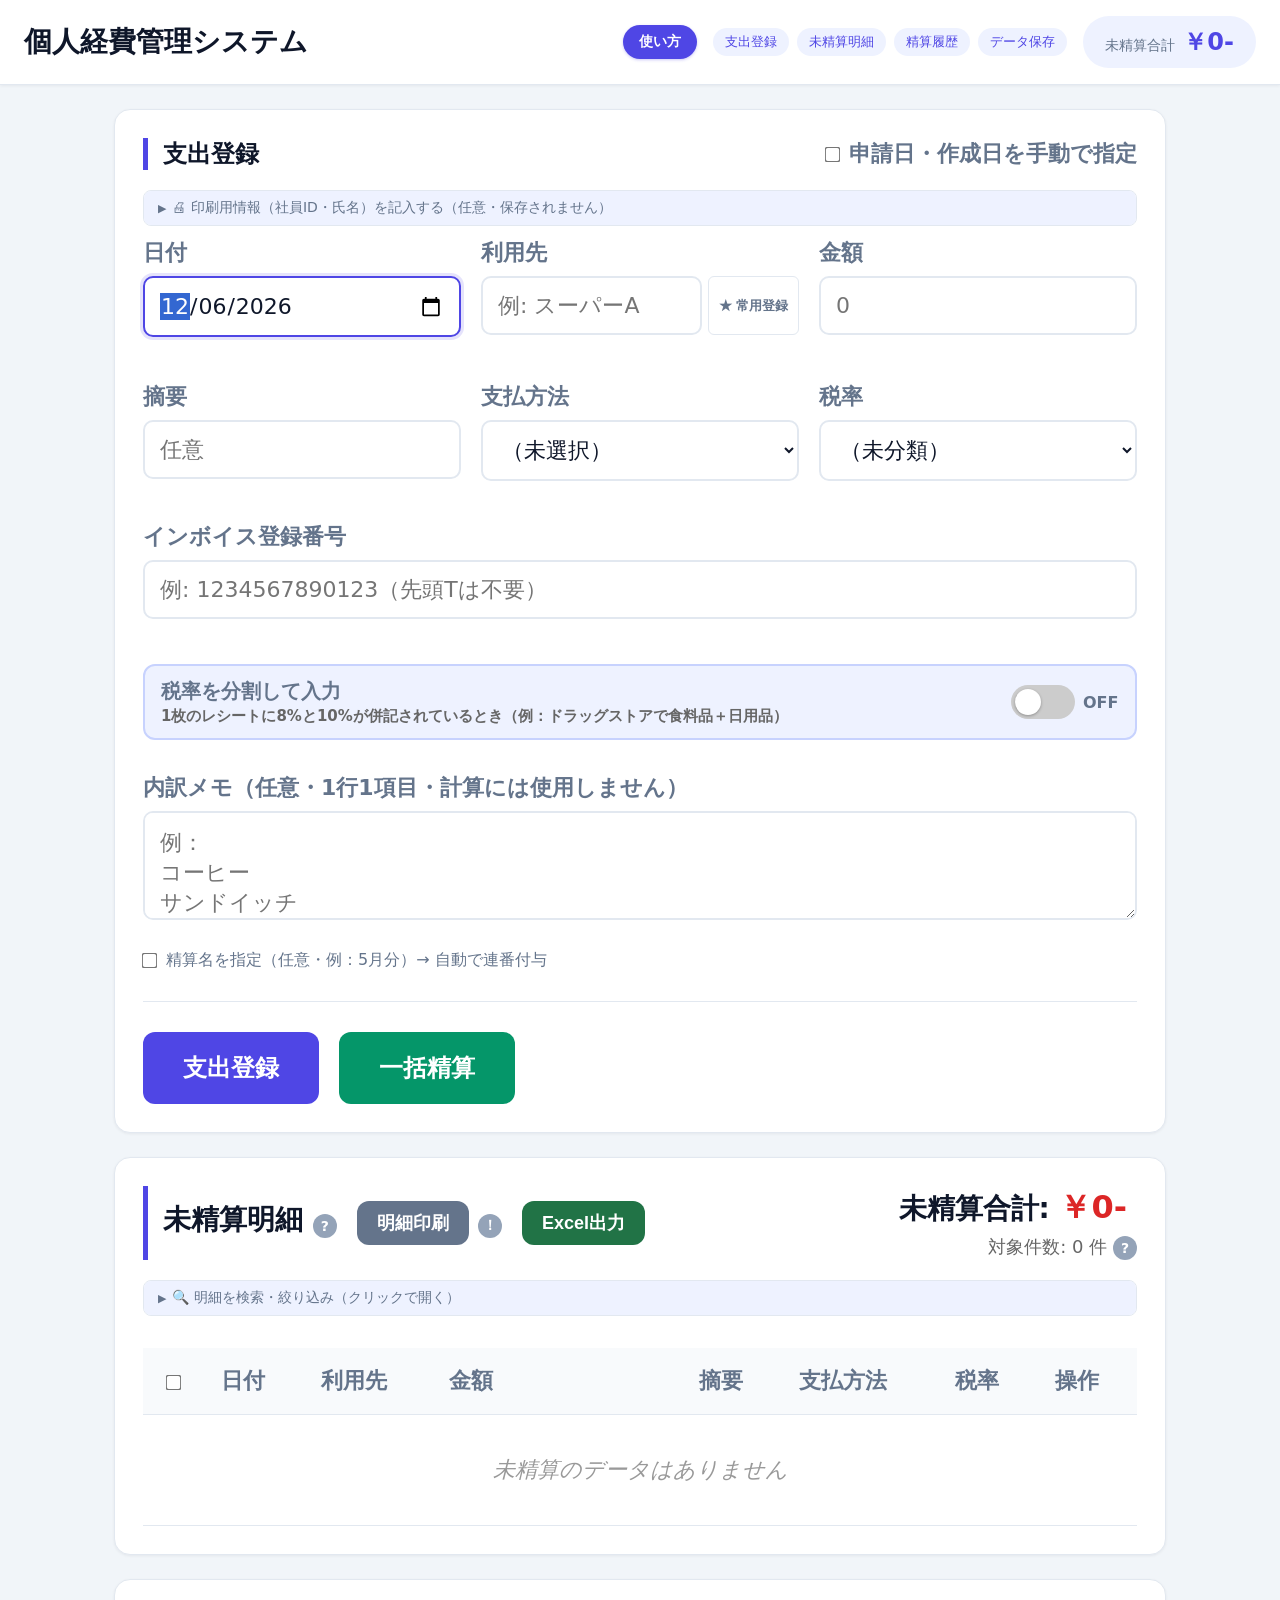
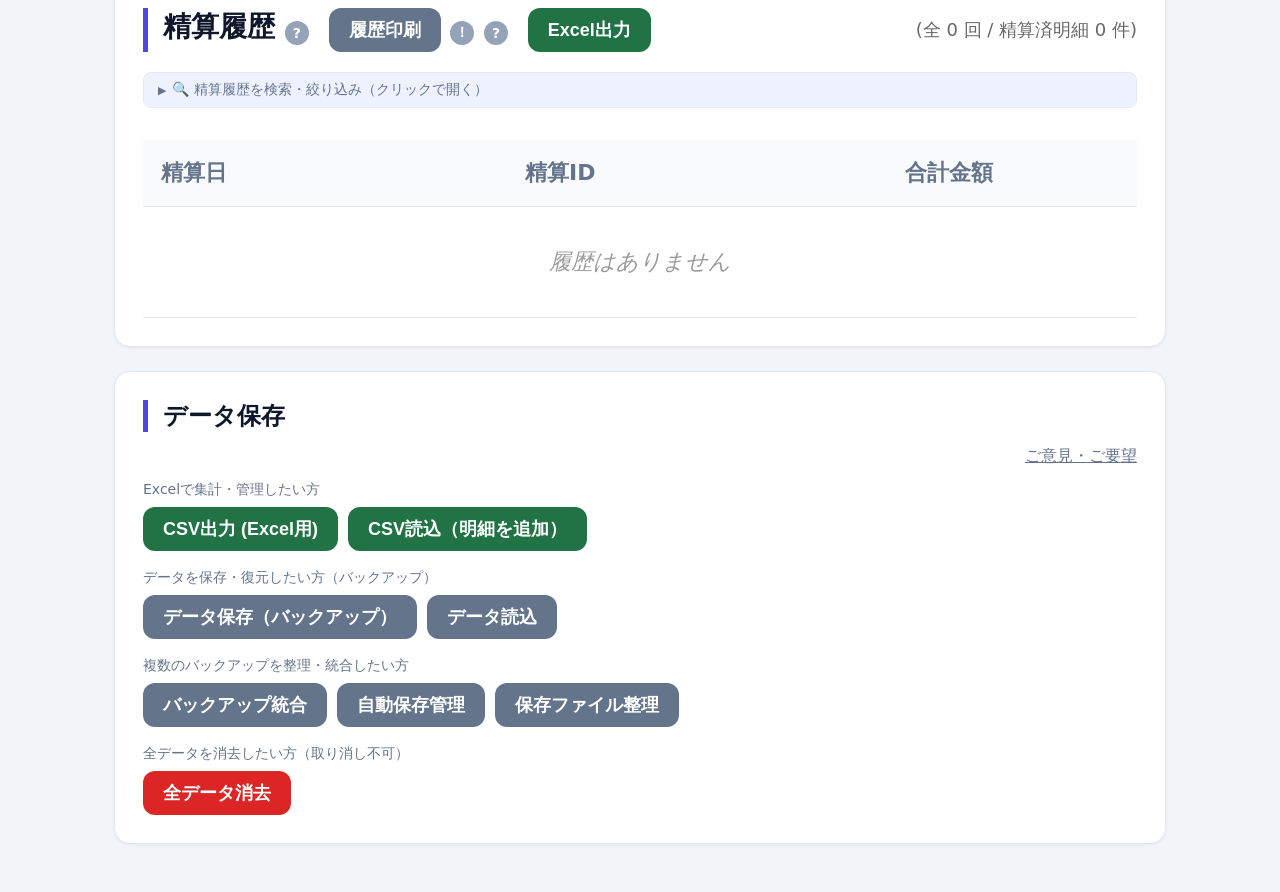
==== index.html @ 7831c7e2 "Initial static site" ====
<!DOCTYPE html>
<html lang="ja">
<head>
    <meta charset="UTF-8">
    <meta name="viewport" content="width=device-width, initial-scale=1.0">
    <meta http-equiv="Content-Security-Policy" content="default-src 'self'; script-src 'self' 'unsafe-inline'; style-src 'self' 'unsafe-inline'; img-src 'self' data:; object-src 'none'; base-uri 'none';">
    <title>個人経費管理システム</title>
    <link rel="stylesheet" href="assets/styles.css">
</head>
<body>
    <header class="app-bar">
        <h1>個人経費管理システム</h1>
        <div style="display:flex; align-items:center; gap:16px; flex-wrap:wrap;">
            <button class="manual-btn no-print" onclick="showManual()">使い方</button>
            <nav class="appbar-nav no-print">
                <a href="#entry-card">支出登録</a>
                <a href="#unpaid-card">未精算明細</a>
                <a href="#history-card">精算履歴</a>
                <a href="#data-card">データ保存</a>
            </nav>
            <div class="appbar-unpaid"><span class="appbar-label">未精算合計</span><span id="appbar-unpaid-sum">￥0-</span></div>
        </div>
    </header>
    <div class="container">
        <div class="card" id="entry-card">
        <div class="card-title-row">
            <h3 class="card-title">支出登録</h3>
            <div class="print-date-box no-print">
                <label style="display:flex; align-items:center; gap:10px; margin-bottom:0;">
                    <input type="checkbox" id="print-date-manual" style="transform:scale(1.2); margin:0;">
                    申請日・作成日を手動で指定
                </label>
                <input id="print-date" type="date" style="display:none;">
            </div>
        </div>

        <details class="collapsible-section no-print" id="print-info-details">
            <summary>🖨 印刷用情報（社員ID・氏名）を記入する（任意・保存されません）</summary>
            <div class="collapsible-section-body">
                <div class="form-row">
                    <div class="form-group">
                        <label style="display:flex; align-items:center; gap:10px; font-weight:normal; flex-wrap:wrap; margin-bottom:8px;">
                            <input type="checkbox" id="print-empid-toggle" style="transform:scale(1.2); margin:0;">
                            社員IDを記入する
                        </label>
                        <input id="print-empid" placeholder="例: 12345" maxlength="30" style="display:none;">
                    </div>
                    <div class="form-group">
                        <label style="display:flex; align-items:center; gap:10px; font-weight:normal; flex-wrap:wrap; margin-bottom:8px;">
                            <input type="checkbox" id="print-name-toggle" style="transform:scale(1.2); margin:0;">
                            氏名を記入する
                        </label>
                        <input id="print-name" placeholder="例: 山田太郎" maxlength="30" style="display:none;">
                    </div>
                    <div class="form-group">
                        <label for="print-sort-order">帳票の並び順</label>
                        <select id="print-sort-order">
                            <option value="date-desc">日付（降順・新しい順）</option>
                            <option value="date-asc">日付（昇順・古い順）</option>
                            <option value="shop-asc">利用先名（アスキーコード順）</option>
                            <option value="date-shop-asc">日付→利用先名（アスキーコード順）</option>
                        </select>
                    </div>
                </div>
            </div>
        </details>

        <div class="form-row">
            <div class="form-group">
                <label for="date">日付</label>
                <input id="date" type="date">
                <div class="field-error" id="err-date"></div>
            </div>
            <div class="form-group">
                <label for="shop">利用先</label>
                <div class="shop-input-row">
                    <input id="shop" placeholder="例: スーパーA" maxlength="100" list="shop-suggest" autocomplete="off">
                    <button type="button" id="save-shop-btn" class="btn-save-shop">★ 常用登録</button>
                </div>
                <datalist id="shop-suggest"></datalist>
                <div class="chip-row" id="saved-shops-chips"></div>
                <div class="field-error" id="err-shop"></div>
            </div>
            <div class="form-group">
                <label for="amount">金額</label>
                <input id="amount" type="text" inputmode="numeric" placeholder="0">
                <div class="field-error" id="err-amount"></div>
            </div>
            <div class="form-group">
                <label for="memo">摘要</label>
                <input id="memo" placeholder="任意" maxlength="200">
            </div>
            <div class="form-group">
                <label for="payment">支払方法</label>
                <select id="payment">
                    <option value="">（未選択）</option>
                    <option value="現金">現金</option>
                    <option value="クレジットカード">クレジットカード</option>
                    <option value="PayPay">PayPay</option>
                    <option value="楽天ペイ">楽天ペイ</option>
                    <option value="d払い">d払い</option>
                    <option value="au PAY">au PAY</option>
                    <option value="交通系IC">交通系IC</option>
                    <option value="その他Pay">その他Pay</option>
                    <option value="オンライン決済">オンライン決済</option>
                </select>
                <div class="field-error" id="err-payment"></div>
            </div>
            <div class="form-group">
                <label for="tax-rate">税率</label>
                <select id="tax-rate">
                    <option value="">（未分類）</option>
                    <option value="10">10%</option>
                    <option value="8">8%</option>
                </select>
            </div>
            <div class="form-group">
                <label for="invoice">インボイス登録番号</label>
                <input id="invoice" placeholder="例: 1234567890123（先頭Tは不要）" maxlength="20">
                <div class="field-error" id="err-invoice"></div>
            </div>
        </div>

        <div class="form-row">
            <div class="form-group" style="flex: 0 0 100%;">
                <label class="split-toggle-bar" id="split-toggle-bar">
                    <span class="split-toggle-text">
                        <span class="split-toggle-title">税率を分割して入力</span>
                        <span class="split-toggle-desc">1枚のレシートに8%と10%が併記されているとき（例：ドラッグストアで食料品＋日用品）</span>
                    </span>
                    <span class="switch">
                        <input type="checkbox" id="split-toggle">
                        <span class="slider"></span>
                        <span class="switch-state" id="split-toggle-state">OFF</span>
                    </span>
                </label>
            </div>
        </div>

        <div class="form-row" id="split-panel" style="display:none; border-left: 4px solid #ddd; margin-left: 10px; padding-left: 15px;">
            <div class="form-group">
                <label for="split-10">├ 10%対象額</label>
                <input id="split-10" type="text" inputmode="numeric" placeholder="0">
            </div>
            <div class="form-group">
                <label for="split-8">├ 8%対象額</label>
                <input id="split-8" type="text" inputmode="numeric" placeholder="0">
            </div>
            <div class="form-group">
                <label for="split-none">└ 非課税・未分類額</label>
                <input id="split-none" type="text" inputmode="numeric" placeholder="0">
            </div>
            <div class="form-group">
                <label>── 金額（自動計算）</label>
                <div id="split-total" style="padding:8px 0; font-weight:bold;">￥0-</div>
            </div>
        </div>

        <div class="form-row">
            <div class="form-group">
                <label for="items">内訳メモ（任意・1行1項目・計算には使用しません）</label>
                <!-- maxlength: MAX_ITEMS(20件) × (MAX_ITEM_LENGTH(100文字) + 改行1文字) = 2020 -->
                <textarea id="items" rows="3" placeholder="例：&#10;コーヒー&#10;サンドイッチ&#10;雑誌" maxlength="2020"></textarea>
            </div>
        </div>

        <div class="form-row">
            <div class="form-group" style="flex: 0 0 100%;">
                <label style="display:flex; align-items:center; gap:10px; font-weight:normal; font-size:16px; flex-wrap:wrap; margin-bottom:0;">
                    <input type="checkbox" id="settle-name-toggle" style="transform:scale(1.2); margin:0;">
                    精算名を指定（任意・例：5月分）→ 自動で連番付与
                    <input type="text" id="settle-name" placeholder="例: 5月分" maxlength="30" style="display:none; flex:1; min-width:150px; font-size:16px; padding:6px 10px;">
                </label>
            </div>
        </div>

        <div class="button-group">
            <button id="add-entry-btn" class="btn-reg">支出登録</button>
            <button id="settle-all-btn" class="btn-settle">一括精算</button>
        </div>

        <div id="edit-mode-indicator" style="display:none;">
            <span>編集中：<span id="edit-mode-target"></span></span>
            <button id="cancel-edit-btn" class="btn-sub">編集キャンセル</button>
        </div>
        </div>

        <!-- 未精算明細 -->
        <div class="card" id="unpaid-card">
        <div class="print-only print-document">
            <div class="print-doc-header">
                <h1>経費精算明細書</h1>
            </div>
            <div class="print-summary-row">
                <span class="print-field-empid">社員ID：<span class="print-empid-val print-blank"></span></span>
                <span class="print-field-name">氏名：<span class="print-name-val print-blank"></span></span>
            </div>
            <div class="print-doc-meta">
                <div>申請日：<span class="print-doc-date"></span></div>
                <div>対象件数：<span id="unpaid-print-count"></span> 件</div>
            </div>
            <table class="print-table compact">
                <thead>
                    <tr><th>日付</th><th>利用先</th><th>摘要</th><th>支払方法</th><th>税率</th><th class="num">金額（円）</th></tr>
                </thead>
                <tbody id="unpaid-print-list"></tbody>
                <tfoot>
                    <tr><td colspan="5">合計</td><td class="num" id="unpaid-print-total"></td></tr>
                </tfoot>
            </table>
        </div>
        <h2>
            <span class="h2-actions">
                <span class="h2-title">未精算明細
                <details class="help-details">
                    <summary class="help-icon" aria-label="補足説明">?</summary>
                    <div class="help-content">
                        <ul class="help-list">
                            <li>・表内の金額の単位：円</li>
                            <li>・税額は切り捨てで算出した参考値</li>
                        </ul>
                        <div class="help-close">close</div>
                    </div>
                </details>
                </span>
                <span class="h2-btn-row">
                <button class="btn-sub no-print print-section-btn" data-target="unpaid" style="margin-left:10px;">明細印刷</button>
                <details class="help-details">
                    <summary class="help-icon" aria-label="印刷時のヘッダー・フッターについて">！</summary>
                    <div class="help-content">
                        <ul class="help-list">
                            <li>・印刷日時やURLが上下に表示される場合あり</li>
                            <li>・印刷ダイアログの「詳細設定」を開く</li>
                            <li>・「ヘッダーとフッター」のチェックを外すと非表示</li>
                        </ul>
                        <div class="help-close">close</div>
                    </div>
                </details>
                </span>
                <span class="h2-btn-row">
                <button class="btn-sub no-print excel-export-btn" data-kind="unpaid" style="background-color:#217346; margin-left:10px;">Excel出力</button>
                </span>
            </span>
            <div style="text-align: right;">
                <div>未精算合計: <span id="unpaid-sum-display" class="unpaid-total">0</span></div>
                <div style="font-size: 18px; font-weight: normal; color: #666; margin-top: 5px;">
                    対象件数: <span id="unpaid-count-display">0</span> 件
                    <details class="help-details">
                        <summary class="help-icon" aria-label="税率別の内訳">?</summary>
                        <div class="help-content">
                            <ul class="help-list">
                                <li>・10%対象 <span id="tax10-sum-display">0</span>（税額 <span id="tax10-tax-display">0</span>）</li>
                                <li>・8%対象 <span id="tax8-sum-display">0</span>（税額 <span id="tax8-tax-display">0</span>）</li>
                                <li>・未分類 <span id="tax-none-sum-display">0</span></li>
                            </ul>
                            <div class="help-close">close</div>
                        </div>
                    </details>
                </div>
            </div>
        </h2>

        <!-- 未精算明細 絞り込みバー（折りたたみ・2カラム：キーワード｜期間） -->
        <details class="collapsible-section no-print" id="unpaid-filter-details">
            <summary>🔍 明細を検索・絞り込み（クリックで開く）</summary>
            <div class="collapsible-section-body">
                <div class="filter-grid" id="unpaid-filter-bar">
                    <div class="filter-col filter-col-kw">
                        <span class="filter-label">キーワード</span>
                        <div class="kw-input-row">
                            <input type="text" id="unpaid-filter-kw" placeholder="利用先・摘要・内訳">
                            <button type="button" class="btn-save-kw" data-target="unpaid-filter-kw">★ 登録</button>
                        </div>
                        <div class="chip-row kw-chips" id="unpaid-kw-chips"></div>
                    </div>
                    <div class="filter-col filter-col-period">
                        <span class="filter-label">期間</span>
                        <div class="filter-period-row">
                            <input type="date" id="unpaid-filter-from">
                            <span>〜</span>
                            <input type="date" id="unpaid-filter-to">
                        </div>
                        <button class="btn-filter-clear" id="unpaid-filter-clear">クリア</button>
                    </div>
                </div>
                <div class="filter-count" id="unpaid-filter-count" style="display:none; margin-top:6px;"></div>
                <div id="unpaid-settle-note" class="filter-settle-note" style="display:none; margin-top:6px;">※ 絞り込み中でも「一括精算」は全未精算が対象です</div>
            </div>
        </details>

        <div class="select-actions" id="selection-bar" style="display: none;">
            <span style="font-weight: bold; color: #c05d00;">
                <span id="selected-count">0</span> 件選択中
                (選択合計: <span id="selected-sum-display">0</span>)
            </span>
            <button id="settle-selected-btn" class="btn-settle" style="padding: 10px 25px; font-size: 18px;">選択項目を精算</button>
            <button id="delete-selected-btn" class="btn-del">選択項目消去</button>
        </div>

        <div class="scroll-hint">→ 表は横にスクロールできます</div>
        <div class="table-wrapper">
        <table>
            <thead>
                <tr>
                    <th style="width: 60px; text-align: center;"><input type="checkbox" id="select-all"></th>
                    <th>日付</th>
                    <th>利用先</th>
                    <th style="width: 250px;">金額</th>
                    <th>摘要</th>
                    <th>支払方法</th>
                    <th>税率</th>
                    <th style="width: 100px;">操作</th>
                </tr>
            </thead>
            <tbody id="unpaid-list"></tbody>
        </table>
        </div>
        </div>

        <!-- 精算履歴 -->
        <div class="card" id="history-card">
        <div class="print-only print-document">
            <div class="print-doc-header">
                <h1>精算履歴一覧</h1>
            </div>
            <div class="print-summary-row">
                <span class="print-field-empid">社員ID：<span class="print-empid-val print-blank"></span></span>
                <span class="print-field-name">氏名：<span class="print-name-val print-blank"></span></span>
            </div>
            <div class="print-doc-meta">
                <div>作成日：<span class="print-doc-date"></span></div>
                <div>件数：<span id="history-print-count"></span> 回</div>
            </div>
            <table class="print-table">
                <thead>
                    <tr><th>精算日</th><th>精算ID</th><th class="num">明細件数</th><th class="num">合計金額（円）</th></tr>
                </thead>
                <tbody id="history-print-list"></tbody>
            </table>
        </div>
        <h2>
            <span class="h2-actions">
                <span class="h2-title">精算履歴
                <details class="help-details">
                    <summary class="help-icon" aria-label="補足説明">?</summary>
                    <div class="help-content">
                        <ul class="help-list">
                            <li>・表内の金額の単位：円</li>
                            <li>・精算IDをクリックすると、その精算の明細一覧が表示されます</li>
                        </ul>
                        <div class="help-close">close</div>
                    </div>
                </details>
                </span>
                <span class="h2-btn-row">
                <button class="btn-sub no-print print-section-btn" data-target="history" style="margin-left:10px;">履歴印刷</button>
                <details class="help-details">
                    <summary class="help-icon" aria-label="印刷時のヘッダー・フッターについて">！</summary>
                    <div class="help-content">
                        <ul class="help-list">
                            <li>・印刷日時やURLが上下に表示される場合あり</li>
                            <li>・印刷ダイアログの「詳細設定」を開く</li>
                            <li>・「ヘッダーとフッター」のチェックを外すと非表示</li>
                        </ul>
                        <div class="help-close">close</div>
                    </div>
                </details>
                <details class="help-details formal">
                    <summary class="help-icon" aria-label="印刷／PDF保存について">?</summary>
                    <div class="help-content">
                        <div class="help-title" style="font-weight:bold; margin-bottom:6px;">印刷／PDF保存について</div>
                        <ul class="help-list">
                            <li>・経費精算書（提出用）は精算履歴の精算IDをクリック</li>
                            <li>・開いた「精算内訳」画面の「印刷／PDF保存」で出力</li>
                        </ul>
                        <div class="help-close">close</div>
                    </div>
                </details>
                </span>
                <span class="h2-btn-row">
                <button class="btn-sub no-print excel-export-btn" data-kind="history" style="background-color:#217346; margin-left:10px;">Excel出力</button>
                </span>
            </span>
            <span style="font-size: 18px; color: #666; font-weight: normal;">
                (全 <span id="history-count-display">0</span> 回 / 精算済明細 <span id="settled-item-count-display">0</span> 件)
            </span>
        </h2>

        <!-- 精算履歴 絞り込みバー（折りたたみ・2カラム：キーワード｜期間） -->
        <details class="collapsible-section no-print" id="history-filter-details">
            <summary>🔍 精算履歴を検索・絞り込み（クリックで開く）</summary>
            <div class="collapsible-section-body">
                <div class="filter-grid" id="history-filter-bar">
                    <div class="filter-col filter-col-kw">
                        <span class="filter-label">キーワード</span>
                        <div class="kw-input-row">
                            <input type="text" id="history-filter-kw" placeholder="精算ID・精算名">
                            <button type="button" class="btn-save-kw" data-target="history-filter-kw">★ 登録</button>
                        </div>
                        <div class="chip-row kw-chips" id="history-kw-chips"></div>
                    </div>
                    <div class="filter-col filter-col-period">
                        <span class="filter-label">期間</span>
                        <div class="filter-period-row">
                            <input type="date" id="history-filter-from">
                            <span>〜</span>
                            <input type="date" id="history-filter-to">
                        </div>
                        <button class="btn-filter-clear" id="history-filter-clear">クリア</button>
                    </div>
                </div>
                <div class="filter-count" id="history-filter-count" style="display:none; margin-top:6px;"></div>
            </div>
        </details>

        <div id="history-limit-note" style="display:none; font-size: 14px; color: #999; margin-top: -10px; margin-bottom: 10px;">
            ※ 直近10件のみ表示しています（全件はバックアップJSONに保持されます）
        </div>
        <div class="scroll-hint">→ 表は横にスクロールできます</div>
        <div class="table-wrapper">
        <table>
            <thead>
                <tr>
                    <th>精算日</th>
                    <th>精算ID</th>
                    <th style="width: 250px;">合計金額</th>
                </tr>
            </thead>
            <tbody id="history-list"></tbody>
        </table>
        </div>
        </div>

        <!-- 孤児明細：精算済だが対応する精算履歴が見つからない明細（主にJSON統合時に発生） -->
        <div class="card warning-card" id="orphan-card" style="display:none;">
        <h2 id="orphan-section" style="display:none; color: var(--warn-color); border-left-color: var(--warn-color);">
            ⚠ 確認が必要な明細（孤児明細）
            <span style="font-size: 18px; color: var(--warn-color); font-weight: normal;">
                <span id="orphan-count-display">0</span> 件
            </span>
        </h2>
        <div id="orphan-note" style="display:none; font-size: 14px; color: #78350f; margin-top: -10px; margin-bottom: 10px;">
            ※ データ統合などで発生した、参照先の精算履歴が存在しない明細です。内容を確認し「未精算に戻す」または「削除」してください。
        </div>
        <div id="orphan-scroll-hint" class="scroll-hint" style="display:none;">→ 表は横にスクロールできます</div>
        <div class="table-wrapper">
        <table id="orphan-table" style="display:none;">
            <thead>
                <tr>
                    <th>日付</th>
                    <th>利用先</th>
                    <th style="width: 200px;">金額</th>
                    <th>摘要</th>
                    <th>精算ID</th>
                    <th style="width: 200px;">操作</th>
                </tr>
            </thead>
            <tbody id="orphan-list"></tbody>
        </table>
        </div>
        </div>

        <div class="card" id="data-card">
        <h3 class="card-title" style="margin:0 0 14px;">データ保存</h3>
        <div class="footer-head">
            <a href="#" id="feedback-link">ご意見・ご要望</a>
        </div>
        <div class="footer-groups">
            <div>
                <div class="footer-group-label">Excelで集計・管理したい方</div>
                <div class="footer-tools">
                    <button id="export-csv-btn" class="btn-sub" style="background-color: #217346;">CSV出力 (Excel用)</button>
                    <button id="import-csv-btn" class="btn-sub" style="background-color: #217346;">CSV読込（明細を追加）</button>
                </div>
            </div>
            <div>
                <div class="footer-group-label">データを保存・復元したい方（バックアップ）</div>
                <div class="footer-tools">
                    <button id="export-data-btn" class="btn-sub">データ保存（バックアップ）</button>
                    <button id="import-data-btn" class="btn-sub">データ読込</button>
                </div>
            </div>
            <div>
                <div class="footer-group-label">複数のバックアップを整理・統合したい方</div>
                <div class="footer-tools">
                    <button id="merge-data-btn" class="btn-sub">バックアップ統合</button>
                    <button id="backup-manage-btn" class="btn-sub">自動保存管理</button>
                    <button id="review-files-btn" class="btn-sub">保存ファイル整理</button>
                </div>
            </div>
            <div>
                <div class="footer-group-label">全データを消去したい方（取り消し不可）</div>
                <div class="footer-tools">
                    <button id="clear-all-btn" class="btn-sub" style="background-color: var(--del-color);">全データ消去</button>
                </div>
            </div>
        </div>
        </div>
    </div>

    <div id="modal">
        <div class="modal-content">
            <span class="close-btn">close</span>
            <h2 id="modal-title" style="margin-top: 0; border: none;">精算内訳</h2>
            <div id="modal-body"></div>
        </div>
    </div>

    <!-- 印刷ページ割りの計測専用領域（画面には表示しない・実体と同じ幅でレイアウトを計測） -->
    <div id="print-measure"></div>

    <script src="assets/app.js"></script>
</body>
</html>
---- assets/styles.css ----
:root {
            --main-color: #4f46e5;
            --main-hover: #4338ca;
            --sub-color: #059669;
            --bg-color: #f1f5f9;
            --modal-bg: rgba(15, 23, 42, 0.6);
            --del-color: #dc2626;
            --warn-color: #b45309;
            --warn-bg: #fffbeb;
            --warn-border: #fcd34d;
            --card-bg: #ffffff;
            --border: #e2e8f0;
            --text: #0f172a;
            --muted: #64748b;
            --accent-tint: #eef2ff;
        }
        * { box-sizing: border-box; }
        html { scroll-behavior: smooth; }
        body { font-family: system-ui, -apple-system, "Segoe UI", "Meiryo", sans-serif; margin: 0; padding: 0; background-color: var(--bg-color); font-size: 20px; color: var(--text); }

        .app-bar { position: sticky; top: 0; z-index: 10; background: #fff; border-bottom: 1px solid var(--border); box-shadow: 0 1px 3px rgba(15,23,42,0.06); padding: 16px 24px; display: flex; justify-content: space-between; align-items: center; flex-wrap: wrap; gap: 12px; }
        .app-bar h1 { font-size: 28px; margin: 0; color: var(--text); }
        .appbar-nav { display: flex; gap: 8px; flex-wrap: wrap; }
        .appbar-nav a { font-size: 13px; padding: 5px 12px; border-radius: 999px; background: var(--accent-tint); color: var(--main-color); text-decoration: none; white-space: nowrap; }
        .appbar-nav a:hover { background: #c7d2fe; }
        #entry-card, #unpaid-card, #history-card, #data-card { scroll-margin-top: 80px; }
        .appbar-unpaid { display: flex; align-items: baseline; gap: 8px; background: var(--accent-tint); color: var(--main-color); padding: 10px 22px; border-radius: 999px; font-weight: bold; font-size: 24px; white-space: nowrap; }
        .appbar-unpaid .appbar-label { font-size: 14px; font-weight: normal; color: var(--muted); }

        .container { max-width: 1100px; margin: 0 auto; padding: 24px; }
        .card { background-color: var(--card-bg); border: 1px solid var(--border); border-radius: 16px; padding: 28px; box-shadow: 0 1px 3px rgba(15,23,42,0.06); margin-bottom: 24px; }
        .warning-card { background: var(--warn-bg); border: 1px solid var(--warn-border); border-left: 5px solid var(--warn-color); }

        h2 { font-size: 28px; margin: 0 0 20px; border-left: 5px solid var(--main-color); padding-left: 15px; color: var(--text); display: flex; justify-content: space-between; align-items: center; flex-wrap: wrap; gap: 10px; }
        h3.card-title { font-size: 24px; margin: 0 0 20px; border-left: 5px solid var(--main-color); padding-left: 15px; color: var(--text); }

        .form-row { display: flex; flex-wrap: wrap; gap: 20px; margin-bottom: 25px; }
        .form-group { flex: 1; min-width: 250px; }
        label { display: block; margin-bottom: 8px; font-weight: bold; font-size: 22px; color: var(--muted); }
        input, select, textarea { padding: 15px; border: 2px solid var(--border); border-radius: 10px; width: 100%; font-size: 22px; box-sizing: border-box; font-family: inherit; resize: vertical; background: #fff; color: var(--text); transition: border-color 0.15s, box-shadow 0.15s; }
        input:focus, select:focus, textarea:focus { border-color: var(--main-color); box-shadow: 0 0 0 3px rgba(79,70,229,0.15); outline: none; }

        /* 登録時の必須項目チェック：不備フィールドの枠線とインラインエラー文言 */
        .input-error { border-color: var(--del-color) !important; }
        .field-error { color: var(--del-color); font-size: 14px; font-weight: bold; min-height: 1.2em; margin-top: 4px; }

        .button-group { margin-top: 30px; padding-top: 30px; border-top: 1px solid var(--border); display: flex; gap: 20px; flex-wrap: wrap; }
        button { padding: 20px 40px; font-size: 24px; font-weight: bold; color: white; border: none; border-radius: 12px; cursor: pointer; transition: transform 0.15s, box-shadow 0.15s, background-color 0.15s; }
        button:hover { transform: translateY(-1px); box-shadow: 0 6px 14px rgba(15,23,42,0.15); }
        button:active { transform: translateY(0); box-shadow: none; }
        .btn-reg { background-color: var(--main-color); }
        .btn-reg:hover { background-color: var(--main-hover); }
        .btn-settle { background-color: var(--sub-color); }
        .btn-del { background-color: var(--del-color); padding: 10px 25px; font-size: 18px; }
        .btn-sub { background-color: #64748b; font-size: 18px; padding: 10px 20px; }
        .backup-actions { display: flex; gap: 8px; flex-wrap: wrap; }

        .select-actions { margin-top: 20px; display: flex; align-items: center; gap: 15px; background: #fffbeb; padding: 15px; border-radius: 10px; border: 1px solid #fde68a; }

        /* h2見出しのボタン群・モーダル操作行：デスクトップは現状の行内表示のまま（スマホ用クラス、@media内で上書き） */
        .h2-btn-row { white-space: nowrap; }
        .modal-action-row { display: flex; flex-wrap: wrap; align-items: center; gap: 10px; }

        table { width: 100%; border-collapse: collapse; margin-top: 20px; font-size: 22px; }
        th, td { border: none; border-bottom: 1px solid var(--border); padding: 18px; text-align: left; }
        th { background-color: #f8fafc; font-weight: bold; color: var(--muted); }
        tbody tr:hover { background-color: var(--accent-tint); }
        tr.selected { background-color: #fef9c3 !important; }
        .amount { text-align: right; font-weight: bold; }
        .nowrap-cell { white-space: nowrap; }
        .unpaid-total { font-size: 32px; color: var(--del-color); padding-right: 10px; }
        .editing-row { background-color: var(--accent-tint) !important; }
        .items-badge { display: inline-block; margin-left: 8px; padding: 2px 10px; font-size: 14px; background: var(--accent-tint); color: var(--main-color); border-radius: 10px; white-space: nowrap; }
        .items-list { margin: 6px 0 0; padding-left: 20px; font-size: 16px; color: #666; }
        .help-content .items-list { color: #fff; text-align: left; }

        .detail-card { border: 1px solid var(--border); border-radius: 10px; padding: 12px 14px; margin-bottom: 10px; }
        .detail-row-main { display: flex; flex-wrap: wrap; justify-content: space-between; align-items: baseline; gap: 10px; font-weight: bold; font-size: 18px; }
        .detail-row-main > span { overflow-wrap: break-word; word-break: break-word; min-width: 0; }
        .detail-amount { font-size: 20px; color: var(--main-color); white-space: nowrap; flex-shrink: 0; }
        .detail-row-sub { display: flex; flex-wrap: wrap; gap: 6px 16px; font-size: 14px; color: #666; margin-top: 6px; }
        .detail-row-sub > span { overflow-wrap: break-word; word-break: break-word; max-width: 100%; }
        .detail-row-action { margin-top: 8px; text-align: right; }
        .detail-summary { display: flex; justify-content: space-between; align-items: center; padding: 10px 14px; border-top: 2px solid var(--border); margin-top: 10px; font-weight: bold; }
        .detail-summary.sub { border-top: none; margin-top: -8px; padding-top: 0; font-size: 14px; color: #999; font-weight: normal; }
        #edit-mode-indicator { margin-top: 20px; padding: 15px 20px; background: var(--accent-tint); border: 1px solid #c7d2fe; border-radius: 10px; font-size: 18px; display: flex; justify-content: space-between; align-items: center; flex-wrap: wrap; gap: 10px; }
        .table-wrapper { overflow-x: auto; }
        .scroll-hint { display: none; }

        .help-details { position: relative; display: inline-block; font-weight: normal; vertical-align: middle; }
        .help-details summary { list-style: none; cursor: pointer; }
        .help-details summary::-webkit-details-marker { display: none; }
        .help-icon { display: inline-flex; align-items: center; justify-content: center; width: 24px; height: 24px; border-radius: 50%; background: #94a3b8; color: #fff; font-size: 14px; font-weight: bold; user-select: none; }
        .help-details[open] .help-icon { background: var(--main-color); }
        /* 開いた直後は画面中央(top:50%)で一瞬表示されてからアイコン付近へ位置調整され「揺れ」て見えるため、
           positionHelpPopup()で位置確定するまで非表示にしておく */
        .help-content { position: fixed; top: 50%; left: 50%; transform: translate(-50%, -50%); z-index: 20; background: #1e293b; color: #fff; font-size: 14px; font-weight: normal; line-height: 1.6; padding: 12px 16px; border-radius: 10px; box-sizing: border-box; width: max-content; max-width: min(320px, 90vw); box-shadow: 0 4px 16px rgba(0,0,0,0.3); text-align: left; overflow-wrap: break-word; word-break: break-word; visibility: hidden; }
        .help-list { list-style: none; margin: 0; padding: 0; }
        .help-list li { margin: 4px 0; }
        .help-close { margin-top: 10px; text-align: right; color: #9cf; text-decoration: underline; cursor: pointer; font-size: 13px; }

        input[type="checkbox"] { width: auto; flex: 0 0 auto; transform: scale(1.2); margin: 0; cursor: pointer; vertical-align: middle; }
        input[type="checkbox"]:focus { box-shadow: none; }
        input[type="checkbox"]:focus-visible { outline: 2px solid var(--main-color); outline-offset: 2px; }

        /* 税率分割トグル：淡色バー＋iOS風スイッチ */
        .split-toggle-bar { display: flex; align-items: center; justify-content: space-between; gap: 12px; flex-wrap: wrap; background: var(--accent-tint); border: 2px solid #c7d2fe; border-radius: 12px; padding: 12px 16px; cursor: pointer; transition: background 0.2s, border-color 0.2s; }
        .split-toggle-bar.active { border-color: var(--main-color); background: #e0e7ff; }
        .split-toggle-text { display: flex; flex-direction: column; gap: 2px; }
        .split-toggle-title { font-size: 20px; font-weight: bold; }
        .split-toggle-desc { font-size: 15px; color: #666; }
        @media (max-width: 600px) { .split-toggle-desc { font-size: 13px; } }

        .switch { display: flex; align-items: center; gap: 8px; }
        .switch input[type="checkbox"] { position: absolute; opacity: 0; width: 0; height: 0; transform: none; margin: 0; }
        .switch .slider { position: relative; display: inline-block; width: 64px; height: 34px; background: #ccc; border-radius: 34px; transition: background 0.2s; flex-shrink: 0; }
        .switch .slider::before { content: ""; position: absolute; left: 4px; top: 4px; width: 26px; height: 26px; background: #fff; border-radius: 50%; transition: transform 0.2s; box-shadow: 0 1px 3px rgba(0,0,0,0.3); }
        .switch input[type="checkbox"]:checked + .slider { background: var(--main-color); }
        .switch input[type="checkbox"]:checked + .slider::before { transform: translateX(30px); }
        .switch-state { font-size: 16px; font-weight: bold; min-width: 36px; }

        .settle-id-link { color: var(--main-color); text-decoration: underline; cursor: pointer; font-size: 16px; }

        #modal { display: none; position: fixed; top: 0; left: 0; width: 100%; height: 100%; background: var(--modal-bg); z-index: 1000; justify-content: center; align-items: center; }
        .modal-content { background: white; padding: 40px; border-radius: 16px; width: 80%; max-width: 800px; max-height: 80vh; overflow-y: auto; overflow-x: hidden; box-sizing: border-box; position: relative; }
        .close-btn { position: absolute; top: 20px; right: 25px; font-size: 16px; font-weight: bold; cursor: pointer; color: var(--main-color); text-decoration: underline; }

        .empty-msg { text-align: center; color: #999; padding: 40px; font-style: italic; }

        /* フッター：ご意見リンクを右上に、データ操作ボタンを利用目的別グループで整理 */
        .footer-head { display: flex; justify-content: flex-end; margin-bottom: 14px; }
        .footer-head a { color: var(--muted); font-size: 16px; text-decoration: underline; cursor: pointer; }
        .footer-head a:hover { color: var(--main-color); }
        .footer-groups { display: flex; flex-direction: column; gap: 18px; }
        .footer-group-label { font-size: 14px; color: var(--muted); margin-bottom: 8px; }
        .footer-tools { display: flex; gap: 10px; flex-wrap: wrap; }

        /* 使い方ボタン */
        .manual-btn { font-size: 14px; font-weight: 600; padding: 8px 16px; background: var(--main-color); border: none; border-radius: 999px; color: #fff; cursor: pointer; white-space: nowrap; box-shadow: 0 1px 3px rgba(79,70,229,0.3); }
        .manual-btn:hover { background: var(--main-hover); }

        /* マニュアルモーダル内レイアウト */
        .manual details { border: 1px solid var(--border); border-radius: 8px; margin-bottom: 12px; overflow: hidden; }
        .manual summary { font-size: 16px; font-weight: bold; padding: 12px 16px; cursor: pointer; list-style: none; background: var(--accent-tint); }
        .manual summary::-webkit-details-marker { display: none; }
        .manual summary::before { content: "▶ "; font-size: 11px; color: var(--muted); }
        .manual details[open] summary::before { content: "▼ "; }
        .manual-section-body { padding: 14px 16px; font-size: 15px; line-height: 1.7; }
        .manual-section-body h4 { margin: 14px 0 6px; font-size: 14px; color: var(--muted); border-left: 3px solid var(--main-color); padding-left: 8px; }
        .manual-section-body h4:first-child { margin-top: 0; }
        .manual-section-body ol, .manual-section-body ul { margin: 4px 0 10px 20px; padding: 0; }
        .manual-section-body li { margin-bottom: 4px; }
        .manual-section-body dl { margin: 4px 0 10px; }
        .manual-section-body dt { font-weight: bold; margin-top: 10px; }
        .manual-section-body dd { margin: 2px 0 0 1em; color: #444; }
        .manual-q { font-weight: bold; margin: 12px 0 2px; }
        .manual-a { margin: 0 0 10px 1em; color: #444; }
        .manual-warn { font-size: 14px; color: var(--warn-color); background: #fffbeb; border: 1px solid #fcd34d; border-radius: 8px; padding: 10px 14px; margin: 0 0 14px; }
        .manual-fig { display: block; width: 100%; max-width: 680px; margin: 8px auto 4px; border: 1px solid var(--border); border-radius: 8px; }
        .manual-legend { list-style: none; margin: 4px 0 12px; padding: 0; font-size: 14px; }
        .manual-legend li { margin: 3px 0; }

        /* 絞り込みグリッド（2カラム：キーワード｜期間） */
        .filter-grid { display: flex; align-items: flex-start; gap: 16px; margin-bottom: 12px; padding: 12px 14px; background: var(--accent-tint); border: 1px solid #c7d2fe; border-radius: 8px; font-size: 14px; }
        .filter-col { display: flex; flex-direction: column; align-items: flex-start; gap: 6px; }
        .filter-col-kw { flex: 2; min-width: 0; }
        .filter-col-period { flex: 1; min-width: 0; }
        .filter-label { color: var(--muted); font-size: 13px; white-space: nowrap; }
        .filter-col input[type="text"] { padding: 5px 8px; font-size: 14px; border: 1px solid var(--border); border-radius: 6px; width: 100%; box-sizing: border-box; }
        .filter-col input[type="date"] { padding: 5px 6px; font-size: 13px; border: 1px solid var(--border); border-radius: 6px; }
        .filter-period-row { display: flex; align-items: center; gap: 4px; flex-wrap: wrap; }
        .filter-col .btn-filter-clear { padding: 5px 12px; font-size: 13px; background: #fff; border: 1px solid var(--border); border-radius: 6px; cursor: pointer; color: var(--muted); margin-top: 2px; }
        .filter-col .btn-filter-clear:hover { background: #f3f4f6; }
        @media (max-width: 700px) { .filter-grid { flex-direction: column; } }

        /* 折りたたみ式セクション（検索バー・印刷用情報） */
        .collapsible-section { border: 1px solid var(--border); border-radius: 8px; margin-bottom: 12px; overflow: hidden; }
        .collapsible-section > summary { display: flex; align-items: center; gap: 6px; padding: 8px 14px; cursor: pointer; font-size: 14px; color: var(--muted); list-style: none; user-select: none; background: var(--accent-tint); }
        .collapsible-section > summary::-webkit-details-marker { display: none; }
        .collapsible-section > summary::before { content: "▶ "; font-size: 11px; }
        .collapsible-section[open] > summary::before { content: "▼ "; }
        .collapsible-section > summary:hover { background: #e0e7ff; }
        .collapsible-section-body { padding: 12px; }
        /* 折りたたみ内の filter-grid はマージン不要（collapsible-body が担う） */
        .collapsible-section-body .filter-grid { margin-bottom: 0; }
        .filter-count { font-size: 14px; color: var(--muted); margin-bottom: 8px; }
        .filter-settle-note { font-size: 13px; color: #b45309; background: #fffbeb; border: 1px solid #fcd34d; border-radius: 6px; padding: 4px 10px; margin-top: 4px; width: 100%; box-sizing: border-box; }

        /* 常用店舗登録（利用先datalist + chip UI） */
        .shop-input-row { display: flex; gap: 6px; }
        .shop-input-row input { flex: 1; }
        .btn-save-shop { flex-shrink: 0; font-size: 13px; padding: 6px 10px; background: none; border: 1px solid var(--border); border-radius: 6px; cursor: pointer; color: var(--muted); white-space: nowrap; }
        .btn-save-shop:hover { background: var(--accent-tint); color: var(--main-color); border-color: var(--main-color); }
        .chip-row { display: flex; flex-wrap: wrap; gap: 6px; margin-top: 6px; min-height: 0; }
        .chip { display: inline-flex; align-items: center; gap: 4px; padding: 3px 10px; background: var(--accent-tint); border: 1px solid #c7d2fe; border-radius: 999px; font-size: 13px; cursor: pointer; user-select: none; }
        .chip:hover { background: #e0e7ff; }
        .chip-del { color: var(--muted); font-size: 12px; cursor: pointer; padding: 0 1px; }
        .chip-del:hover { color: var(--del-color); }
        .kw-input-row { display: flex; gap: 6px; width: 100%; }
        .kw-input-row input { flex: 1; }
        .btn-save-kw { flex-shrink: 0; font-size: 12px; padding: 4px 8px; background: none; border: 1px solid var(--border); border-radius: 6px; cursor: pointer; color: var(--muted); white-space: nowrap; }
        .btn-save-kw:hover { background: var(--accent-tint); color: var(--main-color); border-color: var(--main-color); }

        @media (max-width: 600px) {
            .scroll-hint { display: block; text-align: right; font-size: 13px; color: #999; margin-bottom: 4px; }
            .app-bar { padding: 12px 16px; }
            .app-bar h1 { font-size: 22px; }
            .appbar-unpaid { font-size: 18px; padding: 8px 16px; }
            .appbar-nav a { font-size: 12px; padding: 4px 10px; }
            #entry-card, #unpaid-card, #history-card, #data-card { scroll-margin-top: 64px; }
            .container { padding: 12px; }
            .card { padding: 16px; border-radius: 12px; }
            h2 { font-size: 20px; flex-direction: column; align-items: flex-start; gap: 10px; }
            h3.card-title { font-size: 18px; }
            label { font-size: 18px; }
            input, select, textarea { font-size: 18px; padding: 10px; }
            button { padding: 14px 24px; font-size: 18px; }
            table { font-size: 15px; }
            th, td { padding: 10px; }
            .unpaid-total { font-size: 26px; }
            .modal-content { width: 95%; padding: 20px; }
            .help-content { font-size: 13px; }
            .select-actions { flex-direction: column; align-items: flex-start; }
            .select-actions button { white-space: nowrap; }
            .print-date-box { flex-wrap: wrap; }
            .print-date-box input[type="date"] { font-size: 14px; padding: 4px 8px; }

            /* ボタン群：語中改行を禁止し、縦並び・左端揃えに統一（PC幅は上記base styleのまま不変） */
            button { white-space: nowrap; }
            .h2-actions { display: flex; flex-direction: column; align-items: flex-start; gap: 10px; }
            .h2-title, .h2-btn-row { display: flex; align-items: center; flex-wrap: wrap; gap: 8px; }
            .modal-action-row { flex-direction: column; align-items: flex-start; }
            .footer-tools { flex-direction: column; align-items: flex-start; }
        }

        /* 印刷／PDF保存：画面では非表示、印刷時のみ表示する要素 */
        .print-only { display: none; }

        /* 印刷専用の書類レイアウト（帳票形式） */
        .print-document { font-family: "Hiragino Kaku Gothic ProN", "Meiryo", sans-serif; color: #000; }
        .print-doc-header h1 {
            margin: 0 0 6px; padding: 0; border: none;
            font-size: 22px; letter-spacing: 0.1em; text-align: center;
        }
        .print-doc-meta { display: flex; justify-content: flex-start; gap: 24px; font-size: 13px; margin-bottom: 4px; }
        .print-doc-meta.between { justify-content: space-between; }

        /* 経費精算書：社員ID／氏名／申請日／承認者（1行・左揃え・選択項目数に関わらず高さ固定） */
        .print-summary-row { display: flex; justify-content: flex-start; gap: 20px; font-size: 11px; white-space: nowrap; margin: 6px 0 10px; }
        .print-summary-row .item-approver { display: none; }
        body.print-show-approver .print-summary-row .item-approver { display: inline; }

        /* 社員ID・氏名が未入力の場合の手書き用ブランク欄 */
        .print-blank { display: inline-block; min-width: 6em; border-bottom: 1px solid #333; }

        /* 印刷用情報入力（画面のみ・保存されない） */
        .print-info-box { background: var(--accent-tint); border: 1px solid #c7d2fe; border-radius: 10px; padding: 12px 16px; margin-bottom: 16px; }
        .print-info-label { font-size: 13px; color: var(--muted); margin-bottom: 8px; }

        /* 「支出登録」タイトル行：右隅に申請日・作成日（印刷用・選択式）を配置 */
        .card-title-row { display: flex; justify-content: space-between; align-items: center; flex-wrap: wrap; gap: 10px; margin-bottom: 20px; }
        .card-title-row h3.card-title { margin: 0; }
        .print-date-box { display: flex; align-items: center; gap: 10px; font-size: 14px; font-weight: normal; }
        .print-date-box label { white-space: nowrap; }
        .print-date-box input[type="date"] { font-size: 14px; padding: 4px 8px; }

        /* 帳票の罫線方針：外枠と見出し行は太め、明細行は薄いグリッド線 */
        .print-meta-table, .print-table { width: 100%; border-collapse: collapse; margin-top: 10px; font-size: 13px; border: 2px solid #333; }
        .print-meta-table th, .print-meta-table td,
        .print-table td { border: 1px solid #ccc; padding: 6px 8px; text-align: left; vertical-align: middle; }
        .print-meta-table th { background: #eee; font-weight: bold; width: 13%; white-space: nowrap; border: 1px solid #999; vertical-align: middle; text-align: center; }
        .print-meta-table.compact-row th { width: 11%; }
        .print-meta-table.compact-row td { width: 22.3%; }
        .print-table th { background: #eee; font-weight: bold; border: 1px solid #333; border-bottom: 2px solid #333; vertical-align: middle; white-space: nowrap; text-align: center; }
        .print-table td.num, .print-meta-table td.num { text-align: right; }
        .print-table td.center { text-align: center; }
        .print-table { font-size: 12px; margin-top: 14px; }
        .print-table tfoot td { font-weight: bold; border-top: 2px solid #333; }
        .print-table tfoot tr.sub td { font-weight: normal; font-size: 11px; color: #444; border-top: 1px solid #ccc; }
        .print-table.compact, .print-table.compact th, .print-table.compact td { font-size: 11px; }
        .print-table.compact th, .print-table.compact td { white-space: nowrap; }

        /* 経費精算書の明細表：小フォント・項目名短縮に合わせた列調整 */
        .print-table-note { text-align: right; font-size: 11px; color: #444; margin-top: 6px; }
        .print-table.settlement, .print-table.settlement th, .print-table.settlement td { font-size: 11px; }
        .print-table.settlement .col-narrow { white-space: nowrap; }
        .print-table.settlement th.col-invoice,
        .print-table.settlement td.col-invoice { white-space: nowrap; min-width: 90px; }
        .print-table.settlement th.col-invoice { text-align: center; padding: 6px 4px; }
        .print-table.settlement td.col-invoice { text-align: left; }
        .print-table.settlement th.col-rcpt { text-align: center; white-space: nowrap; padding: 6px 4px; }
        .print-table.settlement .rcpt-cell { padding: 0; }
        .print-table.settlement .rcpt-cell .rcpt-no,
        .print-table.settlement .rcpt-cell .rcpt-memo {
            padding: 4px 8px; min-height: 1.4em;
        }
        .print-table.settlement .rcpt-cell .rcpt-no { border-bottom: 1px solid #ccc; }
        .print-table.settlement .items-list { font-size: 10px; margin: 2px 0 0; padding-left: 14px; }

        /* 確認・承認欄（個別に表示選択式：左揃え・正方形・統一サイズ） */
        .print-approval { display: flex; justify-content: flex-start; gap: 14px; margin-top: 24px; }
        .print-approval .approval-box {
            display: none; box-sizing: border-box;
            width: 80px; height: 80px; border: 2px solid #333; padding: 4px 8px;
        }
        .print-approval .approval-box .label {
            font-size: 12px; font-weight: bold; text-align: center;
            border-bottom: 1px solid #333; padding-bottom: 4px; margin-bottom: 4px;
        }
        .print-approval .approval-box.accounting .label { font-size: 11px; line-height: 1.2; }
        body.print-show-confirm .approval-box.confirm { display: block; }
        body.print-show-approve .approval-box.approve { display: block; }
        body.print-show-accounting .approval-box.accounting { display: block; }

        /* 自前ページ割り：1ページ分のブロック。最後以外は強制改ページ */
        .print-page { break-after: page; }
        .print-page:last-child { break-after: auto; }
        .print-page-footer { text-align: right; font-size: 11px; color: #444; margin-top: 8px; padding-top: 4px; border-top: 1px solid #ccc; }

        /* ページ割り計測用のオフスクリーン領域：用紙の印字可能幅(210mm-左右14mm*2=182mm)と同じ幅で
           実際の帳票と同じCSSを適用して計測する（画面表示はしないが、レイアウトは実体と一致させる） */
        #print-measure { position: fixed; left: -9999px; top: 0; width: 182mm; visibility: hidden; }

        /* 印刷場所ガイドのポップアップ：他のヘルプと区別するフォーマルな配色 */
        .help-details.formal .help-content {
            background: #1f3a5f; border: 1px solid #c9a24b;
        }
        .help-details.formal .help-content .help-close { color: #e8cb7a; }
        .help-details.formal[open] .help-icon { background: #1f3a5f; }

        @media print {
            body { background: #fff; }
            @page { margin: 14mm; }

            /* .containerの画面用padding(24px)を印刷時はゼロ化。これを残すと帳票の実効幅が
               @pageの印字可能幅(182mm)より狭くなり、JS側のページ割り計測（#print-measureは182mm幅で計測）
               との間で行の折返し・高さがズレ、想定ページ数と実際の印刷ページ数が一致しなくなる。 */
            .container { padding: 0; max-width: none; }

            /* 操作系UIは印刷物に含めない */
            button, input[type="checkbox"], .close-btn, .help-details, .scroll-hint,
            .select-actions, .footer-head, .footer-groups, #edit-mode-indicator,
            .detail-row-action, .no-print {
                display: none !important;
            }

            .print-only { display: block; }

            .print-table tr, .print-document { break-inside: avoid; }
            tr.selected { background: none !important; }

            /* 精算書：アプリ本体を隠し、印刷専用の書類のみを表示（画面用の明細カードは表示しない） */
            body.print-settlement .app-bar, body.print-settlement .container { display: none !important; }
            body.print-settlement #modal { display: block !important; position: static; background: none; height: auto; }
            body.print-settlement .modal-content {
                width: 100%; max-width: none; max-height: none; overflow: visible; box-shadow: none; padding: 0;
            }
            body.print-settlement #modal-title,
            body.print-settlement .detail-card,
            body.print-settlement .detail-summary {
                display: none !important;
            }

            /* 未精算一覧・精算履歴の控え：対象カードのみを、印刷専用の表形式で表示 */
            body.print-unpaid .app-bar, body.print-unpaid #modal { display: none !important; }
            body.print-unpaid .container > .card:not(#unpaid-card) { display: none !important; }
            body.print-unpaid #unpaid-card > h2,
            body.print-unpaid #unpaid-card > .select-actions,
            body.print-unpaid #unpaid-card > .scroll-hint,
            body.print-unpaid #unpaid-card > .table-wrapper {
                display: none !important;
            }

            body.print-history .app-bar, body.print-history #modal { display: none !important; }
            body.print-history .container > .card:not(#history-card) { display: none !important; }
            body.print-history #history-card > h2,
            body.print-history #history-card > .table-wrapper {
                display: none !important;
            }

            /* 控え印刷：カードの画面装飾（枠線・影・角丸）を除去し書類として表示 */
            body.print-unpaid #unpaid-card,
            body.print-history #history-card {
                border: none; border-radius: 0; box-shadow: none; padding: 0; margin: 0;
            }
        }
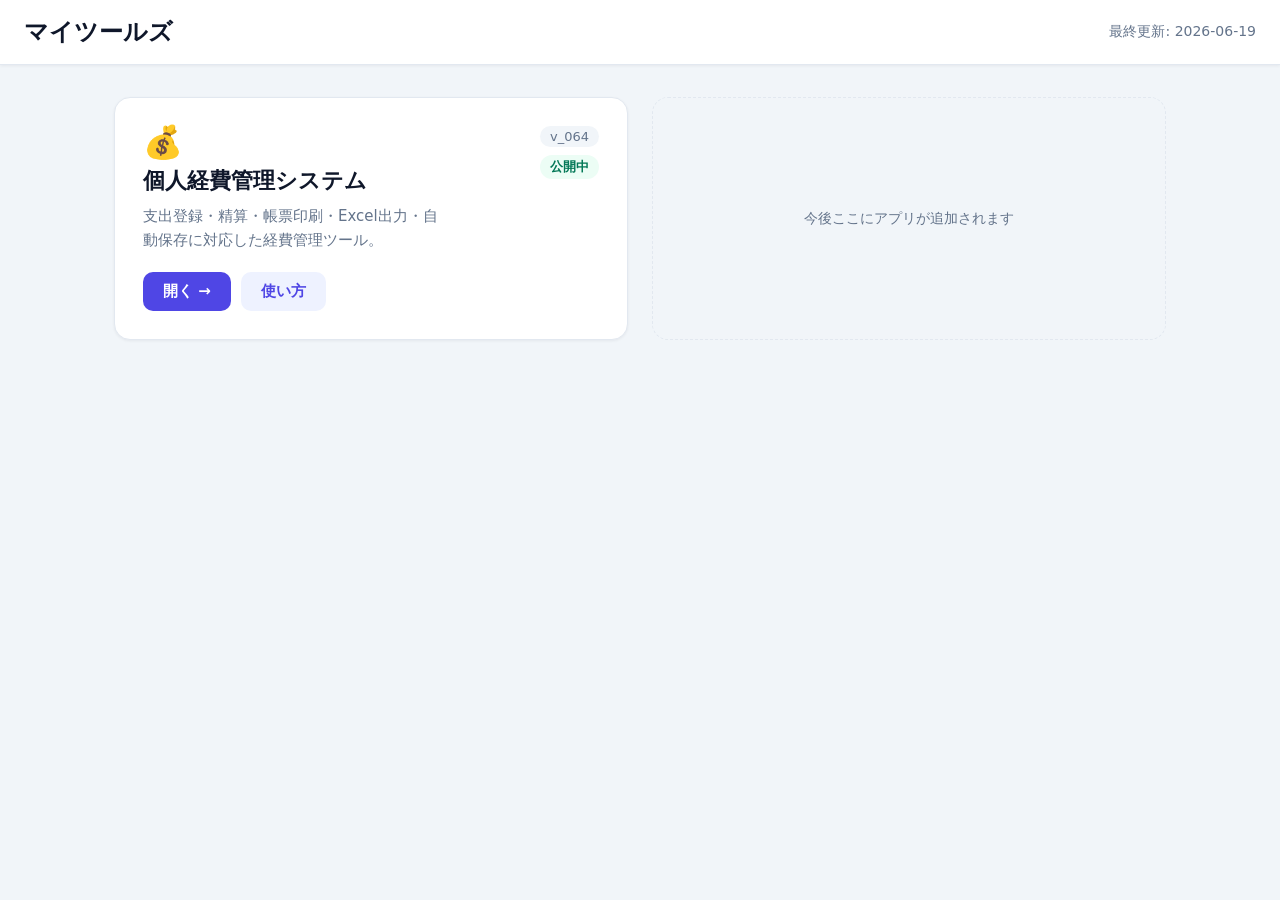
==== commit d519c50e: "Initial commit: web-portal launcher + expense app (v_064)" ====
--- a/index.html
+++ b/index.html
@@ -3,512 +3,38 @@
 <head>
     <meta charset="UTF-8">
     <meta name="viewport" content="width=device-width, initial-scale=1.0">
-    <meta http-equiv="Content-Security-Policy" content="default-src 'self'; script-src 'self' 'unsafe-inline'; style-src 'self' 'unsafe-inline'; img-src 'self' data:; object-src 'none'; base-uri 'none';">
-    <title>個人経費管理システム</title>
+    <meta http-equiv="Content-Security-Policy" content="default-src 'self'; style-src 'self' 'unsafe-inline'; img-src 'self' data:; script-src 'none'; object-src 'none'; base-uri 'none';">
+    <title>マイツールズ</title>
     <link rel="stylesheet" href="assets/styles.css">
 </head>
 <body>
-    <header class="app-bar">
-        <h1>個人経費管理システム</h1>
-        <div style="display:flex; align-items:center; gap:16px; flex-wrap:wrap;">
-            <button class="manual-btn no-print" onclick="showManual()">使い方</button>
-            <nav class="appbar-nav no-print">
-                <a href="#entry-card">支出登録</a>
-                <a href="#unpaid-card">未精算明細</a>
-                <a href="#history-card">精算履歴</a>
-                <a href="#data-card">データ保存</a>
-            </nav>
-            <div class="appbar-unpaid"><span class="appbar-label">未精算合計</span><span id="appbar-unpaid-sum">￥0-</span></div>
-        </div>
+    <header class="portal-bar">
+        <h1>マイツールズ</h1>
+        <span class="updated">最終更新: 2026-06-19</span>
     </header>
-    <div class="container">
-        <div class="card" id="entry-card">
-        <div class="card-title-row">
-            <h3 class="card-title">支出登録</h3>
-            <div class="print-date-box no-print">
-                <label style="display:flex; align-items:center; gap:10px; margin-bottom:0;">
-                    <input type="checkbox" id="print-date-manual" style="transform:scale(1.2); margin:0;">
-                    申請日・作成日を手動で指定
-                </label>
-                <input id="print-date" type="date" style="display:none;">
-            </div>
-        </div>
 
-        <details class="collapsible-section no-print" id="print-info-details">
-            <summary>🖨 印刷用情報（社員ID・氏名）を記入する（任意・保存されません）</summary>
-            <div class="collapsible-section-body">
-                <div class="form-row">
-                    <div class="form-group">
-                        <label style="display:flex; align-items:center; gap:10px; font-weight:normal; flex-wrap:wrap; margin-bottom:8px;">
-                            <input type="checkbox" id="print-empid-toggle" style="transform:scale(1.2); margin:0;">
-                            社員IDを記入する
-                        </label>
-                        <input id="print-empid" placeholder="例: 12345" maxlength="30" style="display:none;">
-                    </div>
-                    <div class="form-group">
-                        <label style="display:flex; align-items:center; gap:10px; font-weight:normal; flex-wrap:wrap; margin-bottom:8px;">
-                            <input type="checkbox" id="print-name-toggle" style="transform:scale(1.2); margin:0;">
-                            氏名を記入する
-                        </label>
-                        <input id="print-name" placeholder="例: 山田太郎" maxlength="30" style="display:none;">
-                    </div>
-                    <div class="form-group">
-                        <label for="print-sort-order">帳票の並び順</label>
-                        <select id="print-sort-order">
-                            <option value="date-desc">日付（降順・新しい順）</option>
-                            <option value="date-asc">日付（昇順・古い順）</option>
-                            <option value="shop-asc">利用先名（アスキーコード順）</option>
-                            <option value="date-shop-asc">日付→利用先名（アスキーコード順）</option>
-                        </select>
+    <main class="container">
+        <div class="app-grid">
+            <div class="app-card">
+                <div class="app-card-main">
+                    <div class="app-card-icon">💰</div>
+                    <h2 class="app-card-title">個人経費管理システム</h2>
+                    <p class="app-card-desc">
+                        支出登録・精算・帳票印刷・Excel出力・自動保存に対応した経費管理ツール。
+                    </p>
+                    <div class="app-card-actions">
+                        <a class="btn-primary" href="expense/">開く →</a>
+                        <a class="btn-secondary" href="expense/">使い方</a>
                     </div>
                 </div>
-            </div>
-        </details>
-
-        <div class="form-row">
-            <div class="form-group">
-                <label for="date">日付</label>
-                <input id="date" type="date">
-                <div class="field-error" id="err-date"></div>
-            </div>
-            <div class="form-group">
-                <label for="shop">利用先</label>
-                <div class="shop-input-row">
-                    <input id="shop" placeholder="例: スーパーA" maxlength="100" list="shop-suggest" autocomplete="off">
-                    <button type="button" id="save-shop-btn" class="btn-save-shop">★ 常用登録</button>
-                </div>
-                <datalist id="shop-suggest"></datalist>
-                <div class="chip-row" id="saved-shops-chips"></div>
-                <div class="field-error" id="err-shop"></div>
-            </div>
-            <div class="form-group">
-                <label for="amount">金額</label>
-                <input id="amount" type="text" inputmode="numeric" placeholder="0">
-                <div class="field-error" id="err-amount"></div>
-            </div>
-            <div class="form-group">
-                <label for="memo">摘要</label>
-                <input id="memo" placeholder="任意" maxlength="200">
-            </div>
-            <div class="form-group">
-                <label for="payment">支払方法</label>
-                <select id="payment">
-                    <option value="">（未選択）</option>
-                    <option value="現金">現金</option>
-                    <option value="クレジットカード">クレジットカード</option>
-                    <option value="PayPay">PayPay</option>
-                    <option value="楽天ペイ">楽天ペイ</option>
-                    <option value="d払い">d払い</option>
-                    <option value="au PAY">au PAY</option>
-                    <option value="交通系IC">交通系IC</option>
-                    <option value="その他Pay">その他Pay</option>
-                    <option value="オンライン決済">オンライン決済</option>
-                </select>
-                <div class="field-error" id="err-payment"></div>
-            </div>
-            <div class="form-group">
-                <label for="tax-rate">税率</label>
-                <select id="tax-rate">
-                    <option value="">（未分類）</option>
-                    <option value="10">10%</option>
-                    <option value="8">8%</option>
-                </select>
-            </div>
-            <div class="form-group">
-                <label for="invoice">インボイス登録番号</label>
-                <input id="invoice" placeholder="例: 1234567890123（先頭Tは不要）" maxlength="20">
-                <div class="field-error" id="err-invoice"></div>
-            </div>
-        </div>
-
-        <div class="form-row">
-            <div class="form-group" style="flex: 0 0 100%;">
-                <label class="split-toggle-bar" id="split-toggle-bar">
-                    <span class="split-toggle-text">
-                        <span class="split-toggle-title">税率を分割して入力</span>
-                        <span class="split-toggle-desc">1枚のレシートに8%と10%が併記されているとき（例：ドラッグストアで食料品＋日用品）</span>
-                    </span>
-                    <span class="switch">
-                        <input type="checkbox" id="split-toggle">
-                        <span class="slider"></span>
-                        <span class="switch-state" id="split-toggle-state">OFF</span>
-                    </span>
-                </label>
-            </div>
-        </div>
-
-        <div class="form-row" id="split-panel" style="display:none; border-left: 4px solid #ddd; margin-left: 10px; padding-left: 15px;">
-            <div class="form-group">
-                <label for="split-10">├ 10%対象額</label>
-                <input id="split-10" type="text" inputmode="numeric" placeholder="0">
-            </div>
-            <div class="form-group">
-                <label for="split-8">├ 8%対象額</label>
-                <input id="split-8" type="text" inputmode="numeric" placeholder="0">
-            </div>
-            <div class="form-group">
-                <label for="split-none">└ 非課税・未分類額</label>
-                <input id="split-none" type="text" inputmode="numeric" placeholder="0">
-            </div>
-            <div class="form-group">
-                <label>── 金額（自動計算）</label>
-                <div id="split-total" style="padding:8px 0; font-weight:bold;">￥0-</div>
-            </div>
-        </div>
-
-        <div class="form-row">
-            <div class="form-group">
-                <label for="items">内訳メモ（任意・1行1項目・計算には使用しません）</label>
-                <!-- maxlength: MAX_ITEMS(20件) × (MAX_ITEM_LENGTH(100文字) + 改行1文字) = 2020 -->
-                <textarea id="items" rows="3" placeholder="例：&#10;コーヒー&#10;サンドイッチ&#10;雑誌" maxlength="2020"></textarea>
-            </div>
-        </div>
-
-        <div class="form-row">
-            <div class="form-group" style="flex: 0 0 100%;">
-                <label style="display:flex; align-items:center; gap:10px; font-weight:normal; font-size:16px; flex-wrap:wrap; margin-bottom:0;">
-                    <input type="checkbox" id="settle-name-toggle" style="transform:scale(1.2); margin:0;">
-                    精算名を指定（任意・例：5月分）→ 自動で連番付与
-                    <input type="text" id="settle-name" placeholder="例: 5月分" maxlength="30" style="display:none; flex:1; min-width:150px; font-size:16px; padding:6px 10px;">
-                </label>
-            </div>
-        </div>
-
-        <div class="button-group">
-            <button id="add-entry-btn" class="btn-reg">支出登録</button>
-            <button id="settle-all-btn" class="btn-settle">一括精算</button>
-        </div>
-
-        <div id="edit-mode-indicator" style="display:none;">
-            <span>編集中：<span id="edit-mode-target"></span></span>
-            <button id="cancel-edit-btn" class="btn-sub">編集キャンセル</button>
-        </div>
-        </div>
-
-        <!-- 未精算明細 -->
-        <div class="card" id="unpaid-card">
-        <div class="print-only print-document">
-            <div class="print-doc-header">
-                <h1>経費精算明細書</h1>
-            </div>
-            <div class="print-summary-row">
-                <span class="print-field-empid">社員ID：<span class="print-empid-val print-blank"></span></span>
-                <span class="print-field-name">氏名：<span class="print-name-val print-blank"></span></span>
-            </div>
-            <div class="print-doc-meta">
-                <div>申請日：<span class="print-doc-date"></span></div>
-                <div>対象件数：<span id="unpaid-print-count"></span> 件</div>
-            </div>
-            <table class="print-table compact">
-                <thead>
-                    <tr><th>日付</th><th>利用先</th><th>摘要</th><th>支払方法</th><th>税率</th><th class="num">金額（円）</th></tr>
-                </thead>
-                <tbody id="unpaid-print-list"></tbody>
-                <tfoot>
-                    <tr><td colspan="5">合計</td><td class="num" id="unpaid-print-total"></td></tr>
-                </tfoot>
-            </table>
-        </div>
-        <h2>
-            <span class="h2-actions">
-                <span class="h2-title">未精算明細
-                <details class="help-details">
-                    <summary class="help-icon" aria-label="補足説明">?</summary>
-                    <div class="help-content">
-                        <ul class="help-list">
-                            <li>・表内の金額の単位：円</li>
-                            <li>・税額は切り捨てで算出した参考値</li>
-                        </ul>
-                        <div class="help-close">close</div>
-                    </div>
-                </details>
-                </span>
-                <span class="h2-btn-row">
-                <button class="btn-sub no-print print-section-btn" data-target="unpaid" style="margin-left:10px;">明細印刷</button>
-                <details class="help-details">
-                    <summary class="help-icon" aria-label="印刷時のヘッダー・フッターについて">！</summary>
-                    <div class="help-content">
-                        <ul class="help-list">
-                            <li>・印刷日時やURLが上下に表示される場合あり</li>
-                            <li>・印刷ダイアログの「詳細設定」を開く</li>
-                            <li>・「ヘッダーとフッター」のチェックを外すと非表示</li>
-                        </ul>
-                        <div class="help-close">close</div>
-                    </div>
-                </details>
-                </span>
-                <span class="h2-btn-row">
-                <button class="btn-sub no-print excel-export-btn" data-kind="unpaid" style="background-color:#217346; margin-left:10px;">Excel出力</button>
-                </span>
-            </span>
-            <div style="text-align: right;">
-                <div>未精算合計: <span id="unpaid-sum-display" class="unpaid-total">0</span></div>
-                <div style="font-size: 18px; font-weight: normal; color: #666; margin-top: 5px;">
-                    対象件数: <span id="unpaid-count-display">0</span> 件
-                    <details class="help-details">
-                        <summary class="help-icon" aria-label="税率別の内訳">?</summary>
-                        <div class="help-content">
-                            <ul class="help-list">
-                                <li>・10%対象 <span id="tax10-sum-display">0</span>（税額 <span id="tax10-tax-display">0</span>）</li>
-                                <li>・8%対象 <span id="tax8-sum-display">0</span>（税額 <span id="tax8-tax-display">0</span>）</li>
-                                <li>・未分類 <span id="tax-none-sum-display">0</span></li>
-                            </ul>
-                            <div class="help-close">close</div>
-                        </div>
-                    </details>
+                <div class="app-card-meta">
+                    <span class="version-tag">v_064</span>
+                    <span class="badge badge-live">公開中</span>
                 </div>
             </div>
-        </h2>
 
-        <!-- 未精算明細 絞り込みバー（折りたたみ・2カラム：キーワード｜期間） -->
-        <details class="collapsible-section no-print" id="unpaid-filter-details">
-            <summary>🔍 明細を検索・絞り込み（クリックで開く）</summary>
-            <div class="collapsible-section-body">
-                <div class="filter-grid" id="unpaid-filter-bar">
-                    <div class="filter-col filter-col-kw">
-                        <span class="filter-label">キーワード</span>
-                        <div class="kw-input-row">
-                            <input type="text" id="unpaid-filter-kw" placeholder="利用先・摘要・内訳">
-                            <button type="button" class="btn-save-kw" data-target="unpaid-filter-kw">★ 登録</button>
-                        </div>
-                        <div class="chip-row kw-chips" id="unpaid-kw-chips"></div>
-                    </div>
-                    <div class="filter-col filter-col-period">
-                        <span class="filter-label">期間</span>
-                        <div class="filter-period-row">
-                            <input type="date" id="unpaid-filter-from">
-                            <span>〜</span>
-                            <input type="date" id="unpaid-filter-to">
-                        </div>
-                        <button class="btn-filter-clear" id="unpaid-filter-clear">クリア</button>
-                    </div>
-                </div>
-                <div class="filter-count" id="unpaid-filter-count" style="display:none; margin-top:6px;"></div>
-                <div id="unpaid-settle-note" class="filter-settle-note" style="display:none; margin-top:6px;">※ 絞り込み中でも「一括精算」は全未精算が対象です</div>
-            </div>
-        </details>
-
-        <div class="select-actions" id="selection-bar" style="display: none;">
-            <span style="font-weight: bold; color: #c05d00;">
-                <span id="selected-count">0</span> 件選択中
-                (選択合計: <span id="selected-sum-display">0</span>)
-            </span>
-            <button id="settle-selected-btn" class="btn-settle" style="padding: 10px 25px; font-size: 18px;">選択項目を精算</button>
-            <button id="delete-selected-btn" class="btn-del">選択項目消去</button>
+            <div class="app-grid-empty">今後ここにアプリが追加されます</div>
         </div>
-
-        <div class="scroll-hint">→ 表は横にスクロールできます</div>
-        <div class="table-wrapper">
-        <table>
-            <thead>
-                <tr>
-                    <th style="width: 60px; text-align: center;"><input type="checkbox" id="select-all"></th>
-                    <th>日付</th>
-                    <th>利用先</th>
-                    <th style="width: 250px;">金額</th>
-                    <th>摘要</th>
-                    <th>支払方法</th>
-                    <th>税率</th>
-                    <th style="width: 100px;">操作</th>
-                </tr>
-            </thead>
-            <tbody id="unpaid-list"></tbody>
-        </table>
-        </div>
-        </div>
-
-        <!-- 精算履歴 -->
-        <div class="card" id="history-card">
-        <div class="print-only print-document">
-            <div class="print-doc-header">
-                <h1>精算履歴一覧</h1>
-            </div>
-            <div class="print-summary-row">
-                <span class="print-field-empid">社員ID：<span class="print-empid-val print-blank"></span></span>
-                <span class="print-field-name">氏名：<span class="print-name-val print-blank"></span></span>
-            </div>
-            <div class="print-doc-meta">
-                <div>作成日：<span class="print-doc-date"></span></div>
-                <div>件数：<span id="history-print-count"></span> 回</div>
-            </div>
-            <table class="print-table">
-                <thead>
-                    <tr><th>精算日</th><th>精算ID</th><th class="num">明細件数</th><th class="num">合計金額（円）</th></tr>
-                </thead>
-                <tbody id="history-print-list"></tbody>
-            </table>
-        </div>
-        <h2>
-            <span class="h2-actions">
-                <span class="h2-title">精算履歴
-                <details class="help-details">
-                    <summary class="help-icon" aria-label="補足説明">?</summary>
-                    <div class="help-content">
-                        <ul class="help-list">
-                            <li>・表内の金額の単位：円</li>
-                            <li>・精算IDをクリックすると、その精算の明細一覧が表示されます</li>
-                        </ul>
-                        <div class="help-close">close</div>
-                    </div>
-                </details>
-                </span>
-                <span class="h2-btn-row">
-                <button class="btn-sub no-print print-section-btn" data-target="history" style="margin-left:10px;">履歴印刷</button>
-                <details class="help-details">
-                    <summary class="help-icon" aria-label="印刷時のヘッダー・フッターについて">！</summary>
-                    <div class="help-content">
-                        <ul class="help-list">
-                            <li>・印刷日時やURLが上下に表示される場合あり</li>
-                            <li>・印刷ダイアログの「詳細設定」を開く</li>
-                            <li>・「ヘッダーとフッター」のチェックを外すと非表示</li>
-                        </ul>
-                        <div class="help-close">close</div>
-                    </div>
-                </details>
-                <details class="help-details formal">
-                    <summary class="help-icon" aria-label="印刷／PDF保存について">?</summary>
-                    <div class="help-content">
-                        <div class="help-title" style="font-weight:bold; margin-bottom:6px;">印刷／PDF保存について</div>
-                        <ul class="help-list">
-                            <li>・経費精算書（提出用）は精算履歴の精算IDをクリック</li>
-                            <li>・開いた「精算内訳」画面の「印刷／PDF保存」で出力</li>
-                        </ul>
-                        <div class="help-close">close</div>
-                    </div>
-                </details>
-                </span>
-                <span class="h2-btn-row">
-                <button class="btn-sub no-print excel-export-btn" data-kind="history" style="background-color:#217346; margin-left:10px;">Excel出力</button>
-                </span>
-            </span>
-            <span style="font-size: 18px; color: #666; font-weight: normal;">
-                (全 <span id="history-count-display">0</span> 回 / 精算済明細 <span id="settled-item-count-display">0</span> 件)
-            </span>
-        </h2>
-
-        <!-- 精算履歴 絞り込みバー（折りたたみ・2カラム：キーワード｜期間） -->
-        <details class="collapsible-section no-print" id="history-filter-details">
-            <summary>🔍 精算履歴を検索・絞り込み（クリックで開く）</summary>
-            <div class="collapsible-section-body">
-                <div class="filter-grid" id="history-filter-bar">
-                    <div class="filter-col filter-col-kw">
-                        <span class="filter-label">キーワード</span>
-                        <div class="kw-input-row">
-                            <input type="text" id="history-filter-kw" placeholder="精算ID・精算名">
-                            <button type="button" class="btn-save-kw" data-target="history-filter-kw">★ 登録</button>
-                        </div>
-                        <div class="chip-row kw-chips" id="history-kw-chips"></div>
-                    </div>
-                    <div class="filter-col filter-col-period">
-                        <span class="filter-label">期間</span>
-                        <div class="filter-period-row">
-                            <input type="date" id="history-filter-from">
-                            <span>〜</span>
-                            <input type="date" id="history-filter-to">
-                        </div>
-                        <button class="btn-filter-clear" id="history-filter-clear">クリア</button>
-                    </div>
-                </div>
-                <div class="filter-count" id="history-filter-count" style="display:none; margin-top:6px;"></div>
-            </div>
-        </details>
-
-        <div id="history-limit-note" style="display:none; font-size: 14px; color: #999; margin-top: -10px; margin-bottom: 10px;">
-            ※ 直近10件のみ表示しています（全件はバックアップJSONに保持されます）
-        </div>
-        <div class="scroll-hint">→ 表は横にスクロールできます</div>
-        <div class="table-wrapper">
-        <table>
-            <thead>
-                <tr>
-                    <th>精算日</th>
-                    <th>精算ID</th>
-                    <th style="width: 250px;">合計金額</th>
-                </tr>
-            </thead>
-            <tbody id="history-list"></tbody>
-        </table>
-        </div>
-        </div>
-
-        <!-- 孤児明細：精算済だが対応する精算履歴が見つからない明細（主にJSON統合時に発生） -->
-        <div class="card warning-card" id="orphan-card" style="display:none;">
-        <h2 id="orphan-section" style="display:none; color: var(--warn-color); border-left-color: var(--warn-color);">
-            ⚠ 確認が必要な明細（孤児明細）
-            <span style="font-size: 18px; color: var(--warn-color); font-weight: normal;">
-                <span id="orphan-count-display">0</span> 件
-            </span>
-        </h2>
-        <div id="orphan-note" style="display:none; font-size: 14px; color: #78350f; margin-top: -10px; margin-bottom: 10px;">
-            ※ データ統合などで発生した、参照先の精算履歴が存在しない明細です。内容を確認し「未精算に戻す」または「削除」してください。
-        </div>
-        <div id="orphan-scroll-hint" class="scroll-hint" style="display:none;">→ 表は横にスクロールできます</div>
-        <div class="table-wrapper">
-        <table id="orphan-table" style="display:none;">
-            <thead>
-                <tr>
-                    <th>日付</th>
-                    <th>利用先</th>
-                    <th style="width: 200px;">金額</th>
-                    <th>摘要</th>
-                    <th>精算ID</th>
-                    <th style="width: 200px;">操作</th>
-                </tr>
-            </thead>
-            <tbody id="orphan-list"></tbody>
-        </table>
-        </div>
-        </div>
-
-        <div class="card" id="data-card">
-        <h3 class="card-title" style="margin:0 0 14px;">データ保存</h3>
-        <div class="footer-head">
-            <a href="#" id="feedback-link">ご意見・ご要望</a>
-        </div>
-        <div class="footer-groups">
-            <div>
-                <div class="footer-group-label">Excelで集計・管理したい方</div>
-                <div class="footer-tools">
-                    <button id="export-csv-btn" class="btn-sub" style="background-color: #217346;">CSV出力 (Excel用)</button>
-                    <button id="import-csv-btn" class="btn-sub" style="background-color: #217346;">CSV読込（明細を追加）</button>
-                </div>
-            </div>
-            <div>
-                <div class="footer-group-label">データを保存・復元したい方（バックアップ）</div>
-                <div class="footer-tools">
-                    <button id="export-data-btn" class="btn-sub">データ保存（バックアップ）</button>
-                    <button id="import-data-btn" class="btn-sub">データ読込</button>
-                </div>
-            </div>
-            <div>
-                <div class="footer-group-label">複数のバックアップを整理・統合したい方</div>
-                <div class="footer-tools">
-                    <button id="merge-data-btn" class="btn-sub">バックアップ統合</button>
-                    <button id="backup-manage-btn" class="btn-sub">自動保存管理</button>
-                    <button id="review-files-btn" class="btn-sub">保存ファイル整理</button>
-                </div>
-            </div>
-            <div>
-                <div class="footer-group-label">全データを消去したい方（取り消し不可）</div>
-                <div class="footer-tools">
-                    <button id="clear-all-btn" class="btn-sub" style="background-color: var(--del-color);">全データ消去</button>
-                </div>
-            </div>
-        </div>
-        </div>
-    </div>
-
-    <div id="modal">
-        <div class="modal-content">
-            <span class="close-btn">close</span>
-            <h2 id="modal-title" style="margin-top: 0; border: none;">精算内訳</h2>
-            <div id="modal-body"></div>
-        </div>
-    </div>
-
-    <!-- 印刷ページ割りの計測専用領域（画面には表示しない・実体と同じ幅でレイアウトを計測） -->
-    <div id="print-measure"></div>
-
-    <script src="assets/app.js"></script>
+    </main>
 </body>
 </html>
--- a/assets/styles.css
+++ b/assets/styles.css
@@ -1,386 +1,122 @@
-        :root {
-            --main-color: #4f46e5;
-            --main-hover: #4338ca;
-            --sub-color: #059669;
-            --bg-color: #f1f5f9;
-            --modal-bg: rgba(15, 23, 42, 0.6);
-            --del-color: #dc2626;
-            --warn-color: #b45309;
-            --warn-bg: #fffbeb;
-            --warn-border: #fcd34d;
-            --card-bg: #ffffff;
-            --border: #e2e8f0;
-            --text: #0f172a;
-            --muted: #64748b;
-            --accent-tint: #eef2ff;
-        }
-        * { box-sizing: border-box; }
-        html { scroll-behavior: smooth; }
-        body { font-family: system-ui, -apple-system, "Segoe UI", "Meiryo", sans-serif; margin: 0; padding: 0; background-color: var(--bg-color); font-size: 20px; color: var(--text); }
+:root {
+    --main-color: #4f46e5;
+    --main-hover: #4338ca;
+    --sub-color: #059669;
+    --bg-color: #f1f5f9;
+    --card-bg: #ffffff;
+    --border: #e2e8f0;
+    --text: #0f172a;
+    --muted: #64748b;
+    --accent-tint: #eef2ff;
+    --badge-live-bg: #ecfdf5;
+    --badge-live-text: #047857;
+    --badge-dev-bg: #f1f5f9;
+    --badge-dev-text: #475569;
+}
+* { box-sizing: border-box; }
+body {
+    font-family: system-ui, -apple-system, "Segoe UI", "Meiryo", sans-serif;
+    margin: 0;
+    padding: 0;
+    background-color: var(--bg-color);
+    color: var(--text);
+    font-size: 18px;
+}
 
-        .app-bar { position: sticky; top: 0; z-index: 10; background: #fff; border-bottom: 1px solid var(--border); box-shadow: 0 1px 3px rgba(15,23,42,0.06); padding: 16px 24px; display: flex; justify-content: space-between; align-items: center; flex-wrap: wrap; gap: 12px; }
-        .app-bar h1 { font-size: 28px; margin: 0; color: var(--text); }
-        .appbar-nav { display: flex; gap: 8px; flex-wrap: wrap; }
-        .appbar-nav a { font-size: 13px; padding: 5px 12px; border-radius: 999px; background: var(--accent-tint); color: var(--main-color); text-decoration: none; white-space: nowrap; }
-        .appbar-nav a:hover { background: #c7d2fe; }
-        #entry-card, #unpaid-card, #history-card, #data-card { scroll-margin-top: 80px; }
-        .appbar-unpaid { display: flex; align-items: baseline; gap: 8px; background: var(--accent-tint); color: var(--main-color); padding: 10px 22px; border-radius: 999px; font-weight: bold; font-size: 24px; white-space: nowrap; }
-        .appbar-unpaid .appbar-label { font-size: 14px; font-weight: normal; color: var(--muted); }
+.portal-bar {
+    position: sticky;
+    top: 0;
+    z-index: 10;
+    background: #fff;
+    border-bottom: 1px solid var(--border);
+    box-shadow: 0 1px 3px rgba(15, 23, 42, 0.06);
+    padding: 16px 24px;
+    display: flex;
+    justify-content: space-between;
+    align-items: center;
+    flex-wrap: wrap;
+    gap: 12px;
+}
+.portal-bar h1 { font-size: 24px; margin: 0; color: var(--text); }
+.portal-bar .updated { font-size: 14px; color: var(--muted); white-space: nowrap; }
 
-        .container { max-width: 1100px; margin: 0 auto; padding: 24px; }
-        .card { background-color: var(--card-bg); border: 1px solid var(--border); border-radius: 16px; padding: 28px; box-shadow: 0 1px 3px rgba(15,23,42,0.06); margin-bottom: 24px; }
-        .warning-card { background: var(--warn-bg); border: 1px solid var(--warn-border); border-left: 5px solid var(--warn-color); }
+.container { max-width: 1100px; margin: 0 auto; padding: 32px 24px; }
 
-        h2 { font-size: 28px; margin: 0 0 20px; border-left: 5px solid var(--main-color); padding-left: 15px; color: var(--text); display: flex; justify-content: space-between; align-items: center; flex-wrap: wrap; gap: 10px; }
-        h3.card-title { font-size: 24px; margin: 0 0 20px; border-left: 5px solid var(--main-color); padding-left: 15px; color: var(--text); }
+.app-grid {
+    display: grid;
+    grid-template-columns: repeat(auto-fill, minmax(420px, 1fr));
+    gap: 24px;
+}
 
-        .form-row { display: flex; flex-wrap: wrap; gap: 20px; margin-bottom: 25px; }
-        .form-group { flex: 1; min-width: 250px; }
-        label { display: block; margin-bottom: 8px; font-weight: bold; font-size: 22px; color: var(--muted); }
-        input, select, textarea { padding: 15px; border: 2px solid var(--border); border-radius: 10px; width: 100%; font-size: 22px; box-sizing: border-box; font-family: inherit; resize: vertical; background: #fff; color: var(--text); transition: border-color 0.15s, box-shadow 0.15s; }
-        input:focus, select:focus, textarea:focus { border-color: var(--main-color); box-shadow: 0 0 0 3px rgba(79,70,229,0.15); outline: none; }
+.app-card {
+    background-color: var(--card-bg);
+    border: 1px solid var(--border);
+    border-radius: 16px;
+    padding: 28px;
+    box-shadow: 0 1px 3px rgba(15, 23, 42, 0.06);
+    display: flex;
+    justify-content: space-between;
+    gap: 20px;
+}
+.app-card-main { flex: 1; min-width: 0; }
+.app-card-icon { font-size: 32px; line-height: 1; margin-bottom: 8px; }
+.app-card-title { font-size: 22px; font-weight: bold; margin: 0 0 8px; color: var(--text); }
+.app-card-desc { font-size: 15px; color: var(--muted); margin: 0 0 20px; line-height: 1.6; }
+.app-card-actions { display: flex; gap: 10px; flex-wrap: wrap; }
 
-        /* 登録時の必須項目チェック：不備フィールドの枠線とインラインエラー文言 */
-        .input-error { border-color: var(--del-color) !important; }
-        .field-error { color: var(--del-color); font-size: 14px; font-weight: bold; min-height: 1.2em; margin-top: 4px; }
+.btn-primary, .btn-secondary {
+    display: inline-block;
+    padding: 10px 20px;
+    border-radius: 10px;
+    font-size: 15px;
+    font-weight: bold;
+    text-decoration: none;
+    border: none;
+    cursor: pointer;
+}
+.btn-primary { background: var(--main-color); color: #fff; }
+.btn-primary:hover { background: var(--main-hover); }
+.btn-secondary { background: var(--accent-tint); color: var(--main-color); }
+.btn-secondary:hover { background: #c7d2fe; }
 
-        .button-group { margin-top: 30px; padding-top: 30px; border-top: 1px solid var(--border); display: flex; gap: 20px; flex-wrap: wrap; }
-        button { padding: 20px 40px; font-size: 24px; font-weight: bold; color: white; border: none; border-radius: 12px; cursor: pointer; transition: transform 0.15s, box-shadow 0.15s, background-color 0.15s; }
-        button:hover { transform: translateY(-1px); box-shadow: 0 6px 14px rgba(15,23,42,0.15); }
-        button:active { transform: translateY(0); box-shadow: none; }
-        .btn-reg { background-color: var(--main-color); }
-        .btn-reg:hover { background-color: var(--main-hover); }
-        .btn-settle { background-color: var(--sub-color); }
-        .btn-del { background-color: var(--del-color); padding: 10px 25px; font-size: 18px; }
-        .btn-sub { background-color: #64748b; font-size: 18px; padding: 10px 20px; }
-        .backup-actions { display: flex; gap: 8px; flex-wrap: wrap; }
+.app-card-meta {
+    flex: 0 0 140px;
+    display: flex;
+    flex-direction: column;
+    align-items: flex-end;
+    gap: 8px;
+    text-align: right;
+}
+.version-tag {
+    font-size: 13px;
+    color: var(--muted);
+    background: var(--bg-color);
+    padding: 3px 10px;
+    border-radius: 999px;
+}
+.badge {
+    font-size: 13px;
+    font-weight: bold;
+    padding: 3px 10px;
+    border-radius: 999px;
+    white-space: nowrap;
+}
+.badge-live { background: var(--badge-live-bg); color: var(--badge-live-text); }
+.badge-dev { background: var(--badge-dev-bg); color: var(--badge-dev-text); }
 
-        .select-actions { margin-top: 20px; display: flex; align-items: center; gap: 15px; background: #fffbeb; padding: 15px; border-radius: 10px; border: 1px solid #fde68a; }
+.app-grid-empty {
+    border: 1px dashed var(--border);
+    border-radius: 16px;
+    padding: 28px;
+    color: var(--muted);
+    font-size: 14px;
+    display: flex;
+    align-items: center;
+    justify-content: center;
+    text-align: center;
+}
 
-        /* h2見出しのボタン群・モーダル操作行：デスクトップは現状の行内表示のまま（スマホ用クラス、@media内で上書き） */
-        .h2-btn-row { white-space: nowrap; }
-        .modal-action-row { display: flex; flex-wrap: wrap; align-items: center; gap: 10px; }
-
-        table { width: 100%; border-collapse: collapse; margin-top: 20px; font-size: 22px; }
-        th, td { border: none; border-bottom: 1px solid var(--border); padding: 18px; text-align: left; }
-        th { background-color: #f8fafc; font-weight: bold; color: var(--muted); }
-        tbody tr:hover { background-color: var(--accent-tint); }
-        tr.selected { background-color: #fef9c3 !important; }
-        .amount { text-align: right; font-weight: bold; }
-        .nowrap-cell { white-space: nowrap; }
-        .unpaid-total { font-size: 32px; color: var(--del-color); padding-right: 10px; }
-        .editing-row { background-color: var(--accent-tint) !important; }
-        .items-badge { display: inline-block; margin-left: 8px; padding: 2px 10px; font-size: 14px; background: var(--accent-tint); color: var(--main-color); border-radius: 10px; white-space: nowrap; }
-        .items-list { margin: 6px 0 0; padding-left: 20px; font-size: 16px; color: #666; }
-        .help-content .items-list { color: #fff; text-align: left; }
-
-        .detail-card { border: 1px solid var(--border); border-radius: 10px; padding: 12px 14px; margin-bottom: 10px; }
-        .detail-row-main { display: flex; flex-wrap: wrap; justify-content: space-between; align-items: baseline; gap: 10px; font-weight: bold; font-size: 18px; }
-        .detail-row-main > span { overflow-wrap: break-word; word-break: break-word; min-width: 0; }
-        .detail-amount { font-size: 20px; color: var(--main-color); white-space: nowrap; flex-shrink: 0; }
-        .detail-row-sub { display: flex; flex-wrap: wrap; gap: 6px 16px; font-size: 14px; color: #666; margin-top: 6px; }
-        .detail-row-sub > span { overflow-wrap: break-word; word-break: break-word; max-width: 100%; }
-        .detail-row-action { margin-top: 8px; text-align: right; }
-        .detail-summary { display: flex; justify-content: space-between; align-items: center; padding: 10px 14px; border-top: 2px solid var(--border); margin-top: 10px; font-weight: bold; }
-        .detail-summary.sub { border-top: none; margin-top: -8px; padding-top: 0; font-size: 14px; color: #999; font-weight: normal; }
-        #edit-mode-indicator { margin-top: 20px; padding: 15px 20px; background: var(--accent-tint); border: 1px solid #c7d2fe; border-radius: 10px; font-size: 18px; display: flex; justify-content: space-between; align-items: center; flex-wrap: wrap; gap: 10px; }
-        .table-wrapper { overflow-x: auto; }
-        .scroll-hint { display: none; }
-
-        .help-details { position: relative; display: inline-block; font-weight: normal; vertical-align: middle; }
-        .help-details summary { list-style: none; cursor: pointer; }
-        .help-details summary::-webkit-details-marker { display: none; }
-        .help-icon { display: inline-flex; align-items: center; justify-content: center; width: 24px; height: 24px; border-radius: 50%; background: #94a3b8; color: #fff; font-size: 14px; font-weight: bold; user-select: none; }
-        .help-details[open] .help-icon { background: var(--main-color); }
-        /* 開いた直後は画面中央(top:50%)で一瞬表示されてからアイコン付近へ位置調整され「揺れ」て見えるため、
-           positionHelpPopup()で位置確定するまで非表示にしておく */
-        .help-content { position: fixed; top: 50%; left: 50%; transform: translate(-50%, -50%); z-index: 20; background: #1e293b; color: #fff; font-size: 14px; font-weight: normal; line-height: 1.6; padding: 12px 16px; border-radius: 10px; box-sizing: border-box; width: max-content; max-width: min(320px, 90vw); box-shadow: 0 4px 16px rgba(0,0,0,0.3); text-align: left; overflow-wrap: break-word; word-break: break-word; visibility: hidden; }
-        .help-list { list-style: none; margin: 0; padding: 0; }
-        .help-list li { margin: 4px 0; }
-        .help-close { margin-top: 10px; text-align: right; color: #9cf; text-decoration: underline; cursor: pointer; font-size: 13px; }
-
-        input[type="checkbox"] { width: auto; flex: 0 0 auto; transform: scale(1.2); margin: 0; cursor: pointer; vertical-align: middle; }
-        input[type="checkbox"]:focus { box-shadow: none; }
-        input[type="checkbox"]:focus-visible { outline: 2px solid var(--main-color); outline-offset: 2px; }
-
-        /* 税率分割トグル：淡色バー＋iOS風スイッチ */
-        .split-toggle-bar { display: flex; align-items: center; justify-content: space-between; gap: 12px; flex-wrap: wrap; background: var(--accent-tint); border: 2px solid #c7d2fe; border-radius: 12px; padding: 12px 16px; cursor: pointer; transition: background 0.2s, border-color 0.2s; }
-        .split-toggle-bar.active { border-color: var(--main-color); background: #e0e7ff; }
-        .split-toggle-text { display: flex; flex-direction: column; gap: 2px; }
-        .split-toggle-title { font-size: 20px; font-weight: bold; }
-        .split-toggle-desc { font-size: 15px; color: #666; }
-        @media (max-width: 600px) { .split-toggle-desc { font-size: 13px; } }
-
-        .switch { display: flex; align-items: center; gap: 8px; }
-        .switch input[type="checkbox"] { position: absolute; opacity: 0; width: 0; height: 0; transform: none; margin: 0; }
-        .switch .slider { position: relative; display: inline-block; width: 64px; height: 34px; background: #ccc; border-radius: 34px; transition: background 0.2s; flex-shrink: 0; }
-        .switch .slider::before { content: ""; position: absolute; left: 4px; top: 4px; width: 26px; height: 26px; background: #fff; border-radius: 50%; transition: transform 0.2s; box-shadow: 0 1px 3px rgba(0,0,0,0.3); }
-        .switch input[type="checkbox"]:checked + .slider { background: var(--main-color); }
-        .switch input[type="checkbox"]:checked + .slider::before { transform: translateX(30px); }
-        .switch-state { font-size: 16px; font-weight: bold; min-width: 36px; }
-
-        .settle-id-link { color: var(--main-color); text-decoration: underline; cursor: pointer; font-size: 16px; }
-
-        #modal { display: none; position: fixed; top: 0; left: 0; width: 100%; height: 100%; background: var(--modal-bg); z-index: 1000; justify-content: center; align-items: center; }
-        .modal-content { background: white; padding: 40px; border-radius: 16px; width: 80%; max-width: 800px; max-height: 80vh; overflow-y: auto; overflow-x: hidden; box-sizing: border-box; position: relative; }
-        .close-btn { position: absolute; top: 20px; right: 25px; font-size: 16px; font-weight: bold; cursor: pointer; color: var(--main-color); text-decoration: underline; }
-
-        .empty-msg { text-align: center; color: #999; padding: 40px; font-style: italic; }
-
-        /* フッター：ご意見リンクを右上に、データ操作ボタンを利用目的別グループで整理 */
-        .footer-head { display: flex; justify-content: flex-end; margin-bottom: 14px; }
-        .footer-head a { color: var(--muted); font-size: 16px; text-decoration: underline; cursor: pointer; }
-        .footer-head a:hover { color: var(--main-color); }
-        .footer-groups { display: flex; flex-direction: column; gap: 18px; }
-        .footer-group-label { font-size: 14px; color: var(--muted); margin-bottom: 8px; }
-        .footer-tools { display: flex; gap: 10px; flex-wrap: wrap; }
-
-        /* 使い方ボタン */
-        .manual-btn { font-size: 14px; font-weight: 600; padding: 8px 16px; background: var(--main-color); border: none; border-radius: 999px; color: #fff; cursor: pointer; white-space: nowrap; box-shadow: 0 1px 3px rgba(79,70,229,0.3); }
-        .manual-btn:hover { background: var(--main-hover); }
-
-        /* マニュアルモーダル内レイアウト */
-        .manual details { border: 1px solid var(--border); border-radius: 8px; margin-bottom: 12px; overflow: hidden; }
-        .manual summary { font-size: 16px; font-weight: bold; padding: 12px 16px; cursor: pointer; list-style: none; background: var(--accent-tint); }
-        .manual summary::-webkit-details-marker { display: none; }
-        .manual summary::before { content: "▶ "; font-size: 11px; color: var(--muted); }
-        .manual details[open] summary::before { content: "▼ "; }
-        .manual-section-body { padding: 14px 16px; font-size: 15px; line-height: 1.7; }
-        .manual-section-body h4 { margin: 14px 0 6px; font-size: 14px; color: var(--muted); border-left: 3px solid var(--main-color); padding-left: 8px; }
-        .manual-section-body h4:first-child { margin-top: 0; }
-        .manual-section-body ol, .manual-section-body ul { margin: 4px 0 10px 20px; padding: 0; }
-        .manual-section-body li { margin-bottom: 4px; }
-        .manual-section-body dl { margin: 4px 0 10px; }
-        .manual-section-body dt { font-weight: bold; margin-top: 10px; }
-        .manual-section-body dd { margin: 2px 0 0 1em; color: #444; }
-        .manual-q { font-weight: bold; margin: 12px 0 2px; }
-        .manual-a { margin: 0 0 10px 1em; color: #444; }
-        .manual-warn { font-size: 14px; color: var(--warn-color); background: #fffbeb; border: 1px solid #fcd34d; border-radius: 8px; padding: 10px 14px; margin: 0 0 14px; }
-        .manual-fig { display: block; width: 100%; max-width: 680px; margin: 8px auto 4px; border: 1px solid var(--border); border-radius: 8px; }
-        .manual-legend { list-style: none; margin: 4px 0 12px; padding: 0; font-size: 14px; }
-        .manual-legend li { margin: 3px 0; }
-
-        /* 絞り込みグリッド（2カラム：キーワード｜期間） */
-        .filter-grid { display: flex; align-items: flex-start; gap: 16px; margin-bottom: 12px; padding: 12px 14px; background: var(--accent-tint); border: 1px solid #c7d2fe; border-radius: 8px; font-size: 14px; }
-        .filter-col { display: flex; flex-direction: column; align-items: flex-start; gap: 6px; }
-        .filter-col-kw { flex: 2; min-width: 0; }
-        .filter-col-period { flex: 1; min-width: 0; }
-        .filter-label { color: var(--muted); font-size: 13px; white-space: nowrap; }
-        .filter-col input[type="text"] { padding: 5px 8px; font-size: 14px; border: 1px solid var(--border); border-radius: 6px; width: 100%; box-sizing: border-box; }
-        .filter-col input[type="date"] { padding: 5px 6px; font-size: 13px; border: 1px solid var(--border); border-radius: 6px; }
-        .filter-period-row { display: flex; align-items: center; gap: 4px; flex-wrap: wrap; }
-        .filter-col .btn-filter-clear { padding: 5px 12px; font-size: 13px; background: #fff; border: 1px solid var(--border); border-radius: 6px; cursor: pointer; color: var(--muted); margin-top: 2px; }
-        .filter-col .btn-filter-clear:hover { background: #f3f4f6; }
-        @media (max-width: 700px) { .filter-grid { flex-direction: column; } }
-
-        /* 折りたたみ式セクション（検索バー・印刷用情報） */
-        .collapsible-section { border: 1px solid var(--border); border-radius: 8px; margin-bottom: 12px; overflow: hidden; }
-        .collapsible-section > summary { display: flex; align-items: center; gap: 6px; padding: 8px 14px; cursor: pointer; font-size: 14px; color: var(--muted); list-style: none; user-select: none; background: var(--accent-tint); }
-        .collapsible-section > summary::-webkit-details-marker { display: none; }
-        .collapsible-section > summary::before { content: "▶ "; font-size: 11px; }
-        .collapsible-section[open] > summary::before { content: "▼ "; }
-        .collapsible-section > summary:hover { background: #e0e7ff; }
-        .collapsible-section-body { padding: 12px; }
-        /* 折りたたみ内の filter-grid はマージン不要（collapsible-body が担う） */
-        .collapsible-section-body .filter-grid { margin-bottom: 0; }
-        .filter-count { font-size: 14px; color: var(--muted); margin-bottom: 8px; }
-        .filter-settle-note { font-size: 13px; color: #b45309; background: #fffbeb; border: 1px solid #fcd34d; border-radius: 6px; padding: 4px 10px; margin-top: 4px; width: 100%; box-sizing: border-box; }
-
-        /* 常用店舗登録（利用先datalist + chip UI） */
-        .shop-input-row { display: flex; gap: 6px; }
-        .shop-input-row input { flex: 1; }
-        .btn-save-shop { flex-shrink: 0; font-size: 13px; padding: 6px 10px; background: none; border: 1px solid var(--border); border-radius: 6px; cursor: pointer; color: var(--muted); white-space: nowrap; }
-        .btn-save-shop:hover { background: var(--accent-tint); color: var(--main-color); border-color: var(--main-color); }
-        .chip-row { display: flex; flex-wrap: wrap; gap: 6px; margin-top: 6px; min-height: 0; }
-        .chip { display: inline-flex; align-items: center; gap: 4px; padding: 3px 10px; background: var(--accent-tint); border: 1px solid #c7d2fe; border-radius: 999px; font-size: 13px; cursor: pointer; user-select: none; }
-        .chip:hover { background: #e0e7ff; }
-        .chip-del { color: var(--muted); font-size: 12px; cursor: pointer; padding: 0 1px; }
-        .chip-del:hover { color: var(--del-color); }
-        .kw-input-row { display: flex; gap: 6px; width: 100%; }
-        .kw-input-row input { flex: 1; }
-        .btn-save-kw { flex-shrink: 0; font-size: 12px; padding: 4px 8px; background: none; border: 1px solid var(--border); border-radius: 6px; cursor: pointer; color: var(--muted); white-space: nowrap; }
-        .btn-save-kw:hover { background: var(--accent-tint); color: var(--main-color); border-color: var(--main-color); }
-
-        @media (max-width: 600px) {
-            .scroll-hint { display: block; text-align: right; font-size: 13px; color: #999; margin-bottom: 4px; }
-            .app-bar { padding: 12px 16px; }
-            .app-bar h1 { font-size: 22px; }
-            .appbar-unpaid { font-size: 18px; padding: 8px 16px; }
-            .appbar-nav a { font-size: 12px; padding: 4px 10px; }
-            #entry-card, #unpaid-card, #history-card, #data-card { scroll-margin-top: 64px; }
-            .container { padding: 12px; }
-            .card { padding: 16px; border-radius: 12px; }
-            h2 { font-size: 20px; flex-direction: column; align-items: flex-start; gap: 10px; }
-            h3.card-title { font-size: 18px; }
-            label { font-size: 18px; }
-            input, select, textarea { font-size: 18px; padding: 10px; }
-            button { padding: 14px 24px; font-size: 18px; }
-            table { font-size: 15px; }
-            th, td { padding: 10px; }
-            .unpaid-total { font-size: 26px; }
-            .modal-content { width: 95%; padding: 20px; }
-            .help-content { font-size: 13px; }
-            .select-actions { flex-direction: column; align-items: flex-start; }
-            .select-actions button { white-space: nowrap; }
-            .print-date-box { flex-wrap: wrap; }
-            .print-date-box input[type="date"] { font-size: 14px; padding: 4px 8px; }
-
-            /* ボタン群：語中改行を禁止し、縦並び・左端揃えに統一（PC幅は上記base styleのまま不変） */
-            button { white-space: nowrap; }
-            .h2-actions { display: flex; flex-direction: column; align-items: flex-start; gap: 10px; }
-            .h2-title, .h2-btn-row { display: flex; align-items: center; flex-wrap: wrap; gap: 8px; }
-            .modal-action-row { flex-direction: column; align-items: flex-start; }
-            .footer-tools { flex-direction: column; align-items: flex-start; }
-        }
-
-        /* 印刷／PDF保存：画面では非表示、印刷時のみ表示する要素 */
-        .print-only { display: none; }
-
-        /* 印刷専用の書類レイアウト（帳票形式） */
-        .print-document { font-family: "Hiragino Kaku Gothic ProN", "Meiryo", sans-serif; color: #000; }
-        .print-doc-header h1 {
-            margin: 0 0 6px; padding: 0; border: none;
-            font-size: 22px; letter-spacing: 0.1em; text-align: center;
-        }
-        .print-doc-meta { display: flex; justify-content: flex-start; gap: 24px; font-size: 13px; margin-bottom: 4px; }
-        .print-doc-meta.between { justify-content: space-between; }
-
-        /* 経費精算書：社員ID／氏名／申請日／承認者（1行・左揃え・選択項目数に関わらず高さ固定） */
-        .print-summary-row { display: flex; justify-content: flex-start; gap: 20px; font-size: 11px; white-space: nowrap; margin: 6px 0 10px; }
-        .print-summary-row .item-approver { display: none; }
-        body.print-show-approver .print-summary-row .item-approver { display: inline; }
-
-        /* 社員ID・氏名が未入力の場合の手書き用ブランク欄 */
-        .print-blank { display: inline-block; min-width: 6em; border-bottom: 1px solid #333; }
-
-        /* 印刷用情報入力（画面のみ・保存されない） */
-        .print-info-box { background: var(--accent-tint); border: 1px solid #c7d2fe; border-radius: 10px; padding: 12px 16px; margin-bottom: 16px; }
-        .print-info-label { font-size: 13px; color: var(--muted); margin-bottom: 8px; }
-
-        /* 「支出登録」タイトル行：右隅に申請日・作成日（印刷用・選択式）を配置 */
-        .card-title-row { display: flex; justify-content: space-between; align-items: center; flex-wrap: wrap; gap: 10px; margin-bottom: 20px; }
-        .card-title-row h3.card-title { margin: 0; }
-        .print-date-box { display: flex; align-items: center; gap: 10px; font-size: 14px; font-weight: normal; }
-        .print-date-box label { white-space: nowrap; }
-        .print-date-box input[type="date"] { font-size: 14px; padding: 4px 8px; }
-
-        /* 帳票の罫線方針：外枠と見出し行は太め、明細行は薄いグリッド線 */
-        .print-meta-table, .print-table { width: 100%; border-collapse: collapse; margin-top: 10px; font-size: 13px; border: 2px solid #333; }
-        .print-meta-table th, .print-meta-table td,
-        .print-table td { border: 1px solid #ccc; padding: 6px 8px; text-align: left; vertical-align: middle; }
-        .print-meta-table th { background: #eee; font-weight: bold; width: 13%; white-space: nowrap; border: 1px solid #999; vertical-align: middle; text-align: center; }
-        .print-meta-table.compact-row th { width: 11%; }
-        .print-meta-table.compact-row td { width: 22.3%; }
-        .print-table th { background: #eee; font-weight: bold; border: 1px solid #333; border-bottom: 2px solid #333; vertical-align: middle; white-space: nowrap; text-align: center; }
-        .print-table td.num, .print-meta-table td.num { text-align: right; }
-        .print-table td.center { text-align: center; }
-        .print-table { font-size: 12px; margin-top: 14px; }
-        .print-table tfoot td { font-weight: bold; border-top: 2px solid #333; }
-        .print-table tfoot tr.sub td { font-weight: normal; font-size: 11px; color: #444; border-top: 1px solid #ccc; }
-        .print-table.compact, .print-table.compact th, .print-table.compact td { font-size: 11px; }
-        .print-table.compact th, .print-table.compact td { white-space: nowrap; }
-
-        /* 経費精算書の明細表：小フォント・項目名短縮に合わせた列調整 */
-        .print-table-note { text-align: right; font-size: 11px; color: #444; margin-top: 6px; }
-        .print-table.settlement, .print-table.settlement th, .print-table.settlement td { font-size: 11px; }
-        .print-table.settlement .col-narrow { white-space: nowrap; }
-        .print-table.settlement th.col-invoice,
-        .print-table.settlement td.col-invoice { white-space: nowrap; min-width: 90px; }
-        .print-table.settlement th.col-invoice { text-align: center; padding: 6px 4px; }
-        .print-table.settlement td.col-invoice { text-align: left; }
-        .print-table.settlement th.col-rcpt { text-align: center; white-space: nowrap; padding: 6px 4px; }
-        .print-table.settlement .rcpt-cell { padding: 0; }
-        .print-table.settlement .rcpt-cell .rcpt-no,
-        .print-table.settlement .rcpt-cell .rcpt-memo {
-            padding: 4px 8px; min-height: 1.4em;
-        }
-        .print-table.settlement .rcpt-cell .rcpt-no { border-bottom: 1px solid #ccc; }
-        .print-table.settlement .items-list { font-size: 10px; margin: 2px 0 0; padding-left: 14px; }
-
-        /* 確認・承認欄（個別に表示選択式：左揃え・正方形・統一サイズ） */
-        .print-approval { display: flex; justify-content: flex-start; gap: 14px; margin-top: 24px; }
-        .print-approval .approval-box {
-            display: none; box-sizing: border-box;
-            width: 80px; height: 80px; border: 2px solid #333; padding: 4px 8px;
-        }
-        .print-approval .approval-box .label {
-            font-size: 12px; font-weight: bold; text-align: center;
-            border-bottom: 1px solid #333; padding-bottom: 4px; margin-bottom: 4px;
-        }
-        .print-approval .approval-box.accounting .label { font-size: 11px; line-height: 1.2; }
-        body.print-show-confirm .approval-box.confirm { display: block; }
-        body.print-show-approve .approval-box.approve { display: block; }
-        body.print-show-accounting .approval-box.accounting { display: block; }
-
-        /* 自前ページ割り：1ページ分のブロック。最後以外は強制改ページ */
-        .print-page { break-after: page; }
-        .print-page:last-child { break-after: auto; }
-        .print-page-footer { text-align: right; font-size: 11px; color: #444; margin-top: 8px; padding-top: 4px; border-top: 1px solid #ccc; }
-
-        /* ページ割り計測用のオフスクリーン領域：用紙の印字可能幅(210mm-左右14mm*2=182mm)と同じ幅で
-           実際の帳票と同じCSSを適用して計測する（画面表示はしないが、レイアウトは実体と一致させる） */
-        #print-measure { position: fixed; left: -9999px; top: 0; width: 182mm; visibility: hidden; }
-
-        /* 印刷場所ガイドのポップアップ：他のヘルプと区別するフォーマルな配色 */
-        .help-details.formal .help-content {
-            background: #1f3a5f; border: 1px solid #c9a24b;
-        }
-        .help-details.formal .help-content .help-close { color: #e8cb7a; }
-        .help-details.formal[open] .help-icon { background: #1f3a5f; }
-
-        @media print {
-            body { background: #fff; }
-            @page { margin: 14mm; }
-
-            /* .containerの画面用padding(24px)を印刷時はゼロ化。これを残すと帳票の実効幅が
-               @pageの印字可能幅(182mm)より狭くなり、JS側のページ割り計測（#print-measureは182mm幅で計測）
-               との間で行の折返し・高さがズレ、想定ページ数と実際の印刷ページ数が一致しなくなる。 */
-            .container { padding: 0; max-width: none; }
-
-            /* 操作系UIは印刷物に含めない */
-            button, input[type="checkbox"], .close-btn, .help-details, .scroll-hint,
-            .select-actions, .footer-head, .footer-groups, #edit-mode-indicator,
-            .detail-row-action, .no-print {
-                display: none !important;
-            }
-
-            .print-only { display: block; }
-
-            .print-table tr, .print-document { break-inside: avoid; }
-            tr.selected { background: none !important; }
-
-            /* 精算書：アプリ本体を隠し、印刷専用の書類のみを表示（画面用の明細カードは表示しない） */
-            body.print-settlement .app-bar, body.print-settlement .container { display: none !important; }
-            body.print-settlement #modal { display: block !important; position: static; background: none; height: auto; }
-            body.print-settlement .modal-content {
-                width: 100%; max-width: none; max-height: none; overflow: visible; box-shadow: none; padding: 0;
-            }
-            body.print-settlement #modal-title,
-            body.print-settlement .detail-card,
-            body.print-settlement .detail-summary {
-                display: none !important;
-            }
-
-            /* 未精算一覧・精算履歴の控え：対象カードのみを、印刷専用の表形式で表示 */
-            body.print-unpaid .app-bar, body.print-unpaid #modal { display: none !important; }
-            body.print-unpaid .container > .card:not(#unpaid-card) { display: none !important; }
-            body.print-unpaid #unpaid-card > h2,
-            body.print-unpaid #unpaid-card > .select-actions,
-            body.print-unpaid #unpaid-card > .scroll-hint,
-            body.print-unpaid #unpaid-card > .table-wrapper {
-                display: none !important;
-            }
-
-            body.print-history .app-bar, body.print-history #modal { display: none !important; }
-            body.print-history .container > .card:not(#history-card) { display: none !important; }
-            body.print-history #history-card > h2,
-            body.print-history #history-card > .table-wrapper {
-                display: none !important;
-            }
-
-            /* 控え印刷：カードの画面装飾（枠線・影・角丸）を除去し書類として表示 */
-            body.print-unpaid #unpaid-card,
-            body.print-history #history-card {
-                border: none; border-radius: 0; box-shadow: none; padding: 0; margin: 0;
-            }
-        }
+@media (max-width: 480px) {
+    .app-card { flex-direction: column; }
+    .app-card-meta { flex-direction: row; align-items: center; justify-content: flex-start; }
+}
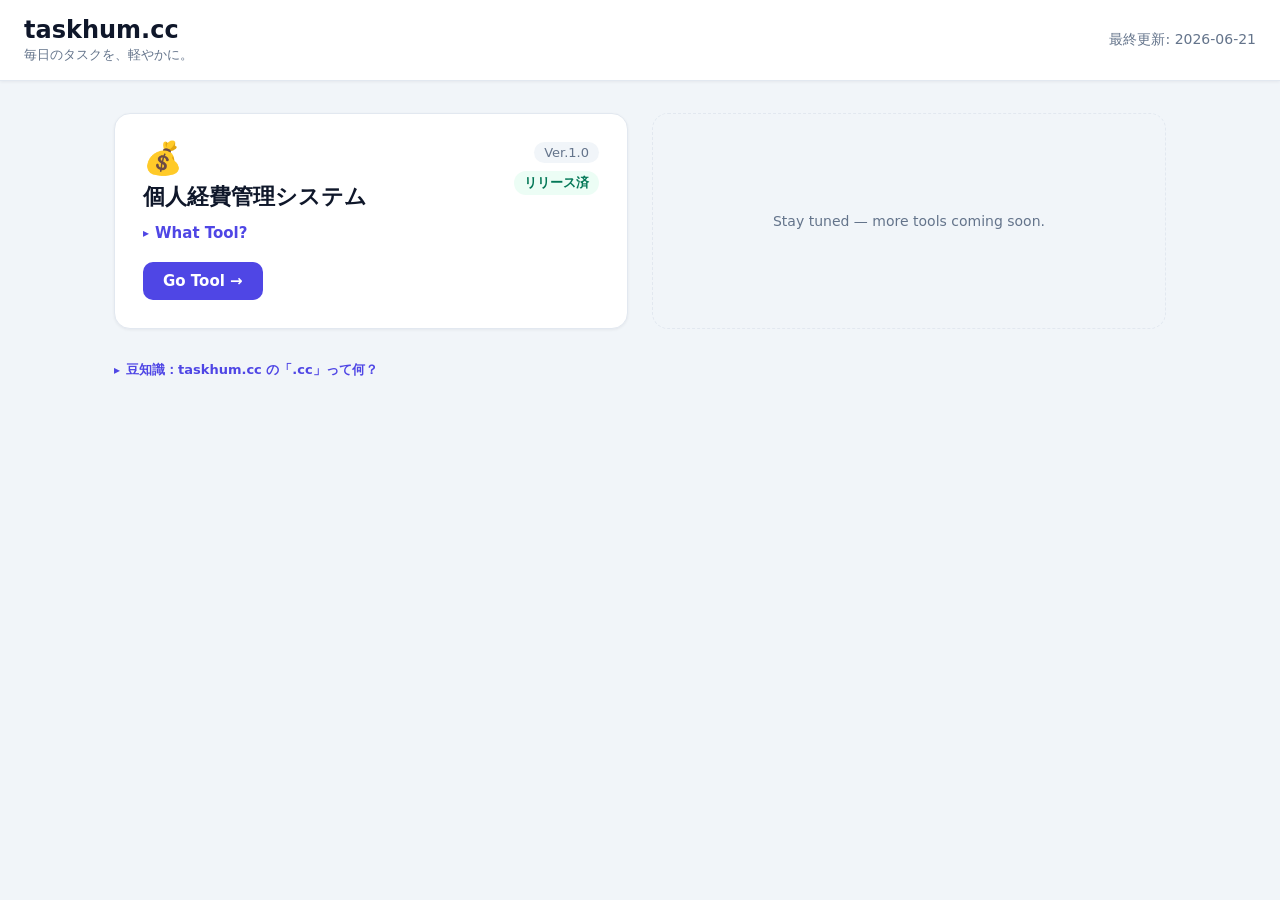
==== commit 2ed89f87: "Update expense app file structure" ====
--- a/index.html
+++ b/index.html
@@ -4,13 +4,22 @@
     <meta charset="UTF-8">
     <meta name="viewport" content="width=device-width, initial-scale=1.0">
     <meta http-equiv="Content-Security-Policy" content="default-src 'self'; style-src 'self' 'unsafe-inline'; img-src 'self' data:; script-src 'none'; object-src 'none'; base-uri 'none';">
-    <title>マイツールズ</title>
+    <title>taskhum.cc｜ブラウザで完結する個人向け無料ツールハブ</title>
+    <meta name="description" content="経費管理など、インストール不要・ブラウザだけで使える個人向けツールをまとめた無料ツールハブ「taskhum.cc」。">
+    <link rel="canonical" href="https://taskhum.cc/">
+    <meta property="og:type" content="website">
+    <meta property="og:title" content="taskhum.cc｜ブラウザで完結する個人向け無料ツールハブ">
+    <meta property="og:description" content="経費管理など、インストール不要・ブラウザだけで使える個人向けツールをまとめた無料ツールハブ「taskhum.cc」。">
+    <meta property="og:url" content="https://taskhum.cc/">
     <link rel="stylesheet" href="assets/styles.css">
 </head>
 <body>
     <header class="portal-bar">
-        <h1>マイツールズ</h1>
-        <span class="updated">最終更新: 2026-06-19</span>
+        <div class="brand">
+            <h1>taskhum.cc</h1>
+            <p class="tagline">毎日のタスクを、軽やかに。</p>
+        </div>
+        <span class="updated">最終更新: 2026-06-21</span>
     </header>
 
     <main class="container">
@@ -19,22 +28,29 @@
                 <div class="app-card-main">
                     <div class="app-card-icon">💰</div>
                     <h2 class="app-card-title">個人経費管理システム</h2>
-                    <p class="app-card-desc">
-                        支出登録・精算・帳票印刷・Excel出力・自動保存に対応した経費管理ツール。
-                    </p>
+                    <details class="app-card-desc-toggle">
+                        <summary>What Tool?</summary>
+                        <p>支出登録・精算・帳票印刷・Excel出力・自動保存に対応した経費管理ツール。インストール不要、ブラウザだけで動作。入力データは端末内に自動保存され、帳票/Excel出力で提出・共有もスムーズ。</p>
+                    </details>
                     <div class="app-card-actions">
-                        <a class="btn-primary" href="expense/">開く →</a>
-                        <a class="btn-secondary" href="expense/">使い方</a>
+                        <a class="btn-primary" href="expense/task_expense_20260621_01.html">Go Tool →</a>
                     </div>
                 </div>
                 <div class="app-card-meta">
-                    <span class="version-tag">v_064</span>
-                    <span class="badge badge-live">公開中</span>
+                    <span class="version-tag">Ver.1.0</span>
+                    <span class="badge badge-live">リリース済</span>
                 </div>
             </div>
 
-            <div class="app-grid-empty">今後ここにアプリが追加されます</div>
+            <div class="app-grid-empty">Stay tuned — more tools coming soon.</div>
         </div>
     </main>
+
+    <footer class="portal-footer">
+        <details class="domain-trivia">
+            <summary>豆知識：taskhum.cc の「.cc」って何？</summary>
+            <p>「.cc」は本来ココス諸島（Cocos (Keeling) Islands）の国別ドメイン（ccTLD）。"cc" が "Creative" や "Company" を連想させる響きであることから、世界的に汎用ドメインとして広く使われている。取得しやすく短い点も人気の理由。</p>
+        </details>
+    </footer>
 </body>
 </html>
--- a/assets/styles.css
+++ b/assets/styles.css
@@ -39,6 +39,8 @@
 }
 .portal-bar h1 { font-size: 24px; margin: 0; color: var(--text); }
 .portal-bar .updated { font-size: 14px; color: var(--muted); white-space: nowrap; }
+.brand h1 { margin: 0; }
+.tagline { font-size: 13px; color: var(--muted); margin: 2px 0 0; }
 
 .container { max-width: 1100px; margin: 0 auto; padding: 32px 24px; }
 
@@ -63,6 +65,13 @@
 .app-card-title { font-size: 22px; font-weight: bold; margin: 0 0 8px; color: var(--text); }
 .app-card-desc { font-size: 15px; color: var(--muted); margin: 0 0 20px; line-height: 1.6; }
 .app-card-actions { display: flex; gap: 10px; flex-wrap: wrap; }
+
+.app-card-desc-toggle { margin: 0 0 20px; }
+.app-card-desc-toggle > summary { cursor: pointer; font-size: 15px; font-weight: bold; color: var(--main-color); list-style: none; display: inline-flex; align-items: center; gap: 6px; }
+.app-card-desc-toggle > summary::-webkit-details-marker { display: none; }
+.app-card-desc-toggle > summary::before { content: "▸"; font-size: 12px; }
+.app-card-desc-toggle[open] > summary::before { content: "▾"; }
+.app-card-desc-toggle p { font-size: 15px; color: var(--muted); margin: 10px 0 0; line-height: 1.6; }
 
 .btn-primary, .btn-secondary {
     display: inline-block;
@@ -120,3 +129,15 @@
     .app-card { flex-direction: column; }
     .app-card-meta { flex-direction: row; align-items: center; justify-content: flex-start; }
 }
+
+.portal-footer {
+    max-width: 1100px;
+    margin: 0 auto;
+    padding: 0 24px 32px;
+}
+.domain-trivia { font-size: 13px; color: var(--muted); }
+.domain-trivia > summary { cursor: pointer; font-weight: bold; color: var(--main-color); list-style: none; display: inline-flex; align-items: center; gap: 6px; }
+.domain-trivia > summary::-webkit-details-marker { display: none; }
+.domain-trivia > summary::before { content: "▸"; font-size: 12px; }
+.domain-trivia[open] > summary::before { content: "▾"; }
+.domain-trivia p { margin: 8px 0 0; line-height: 1.6; }
